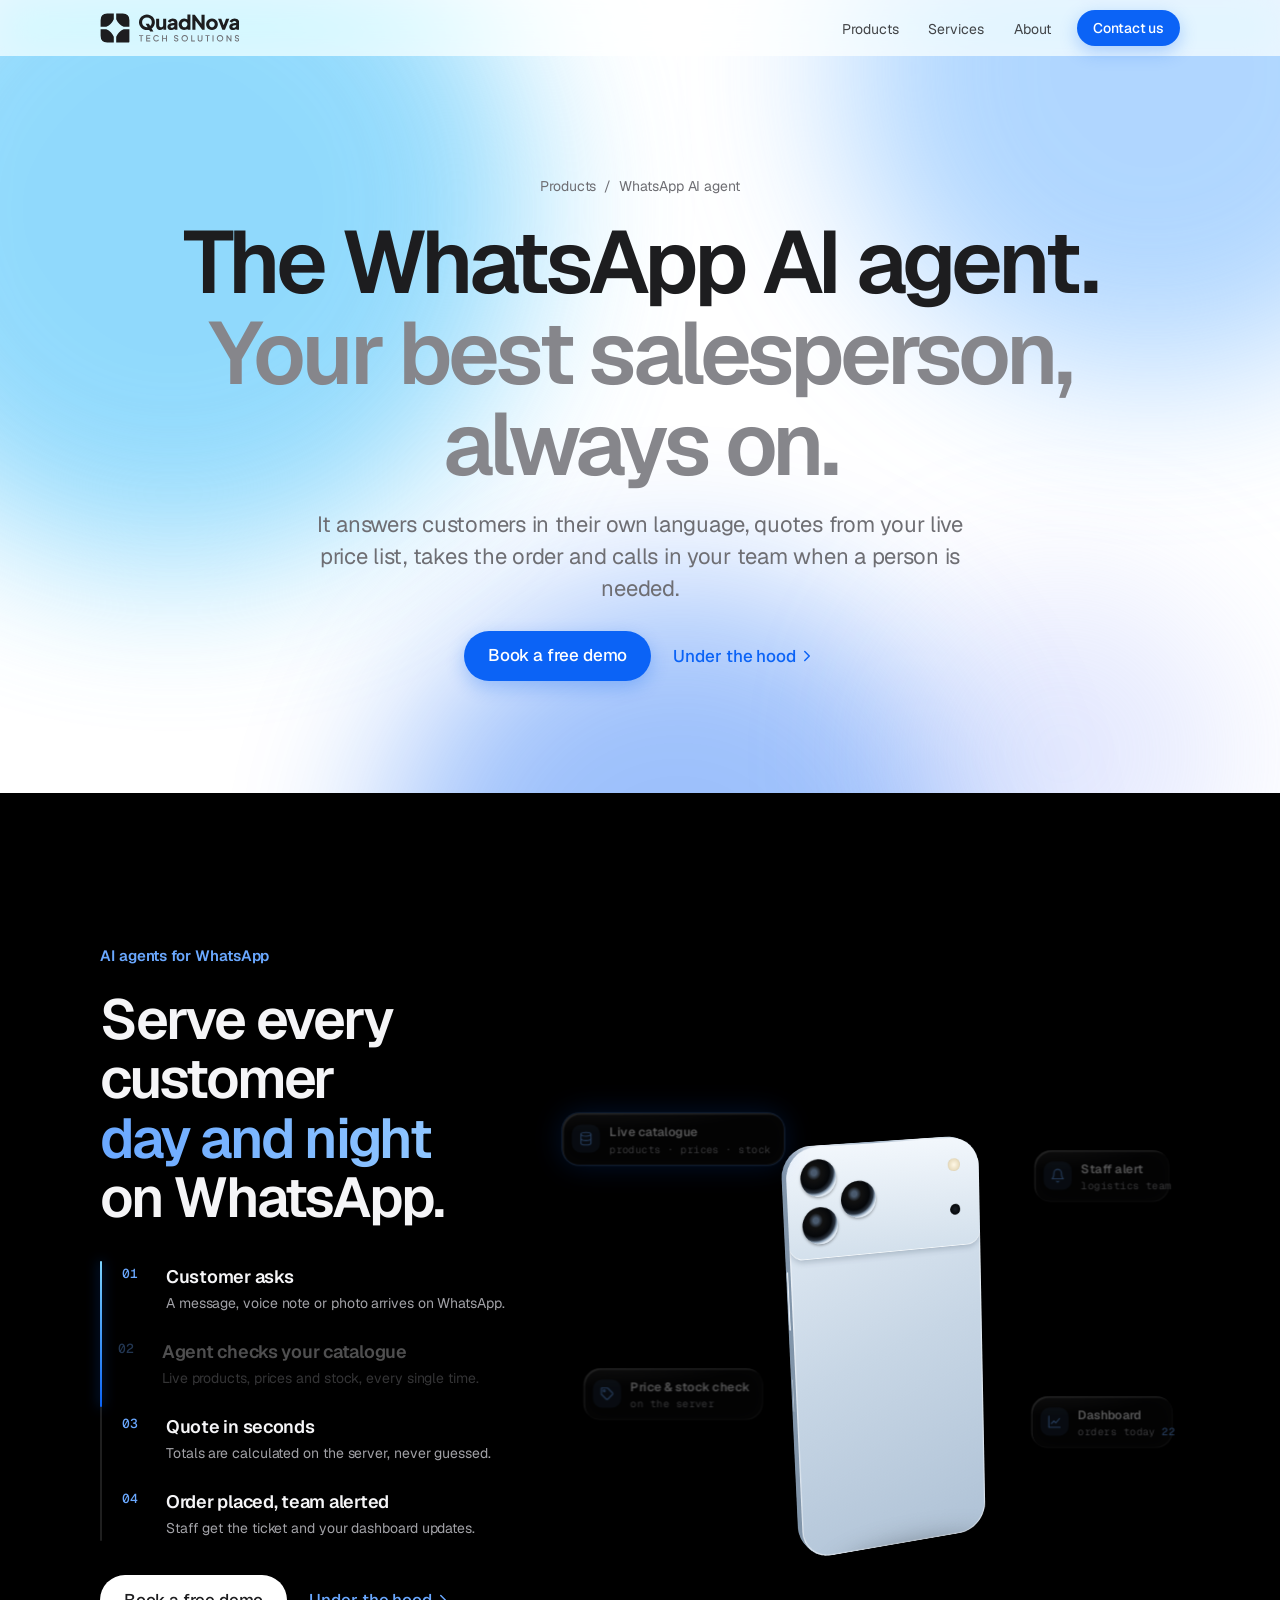
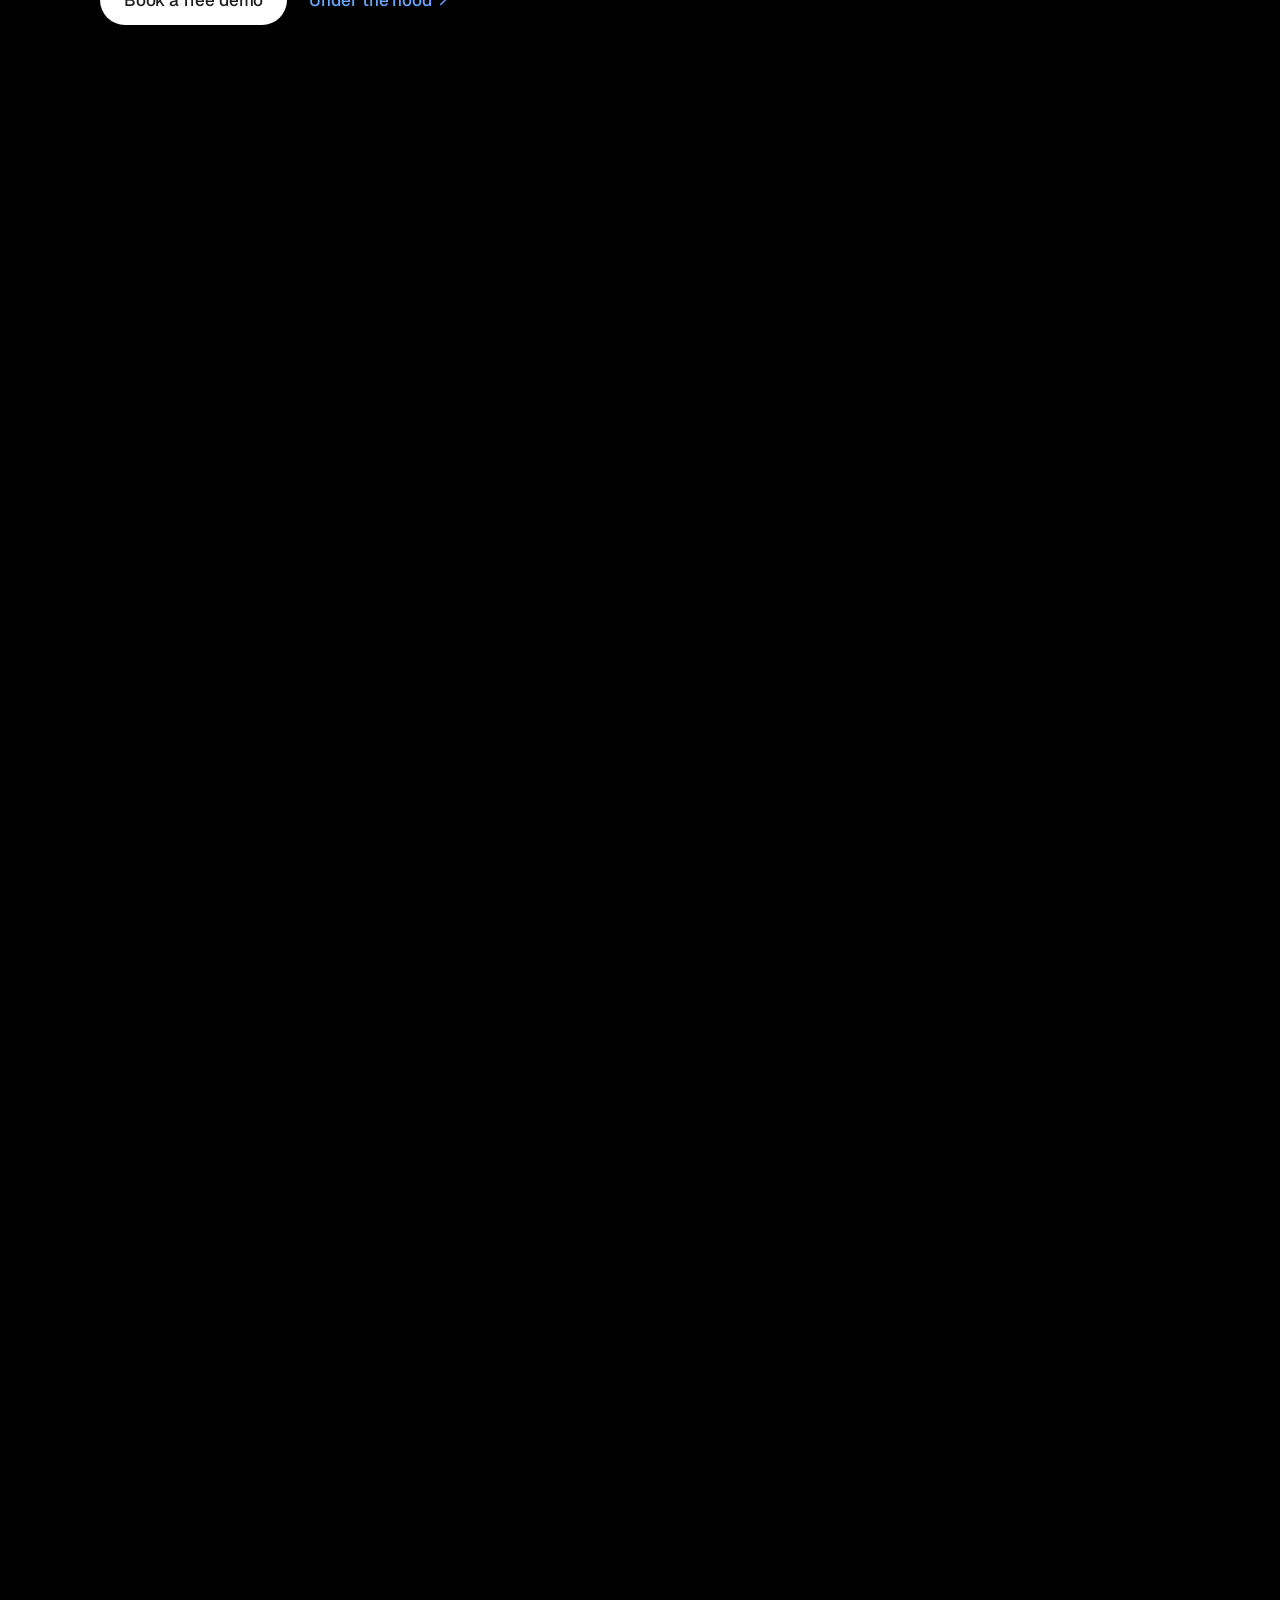
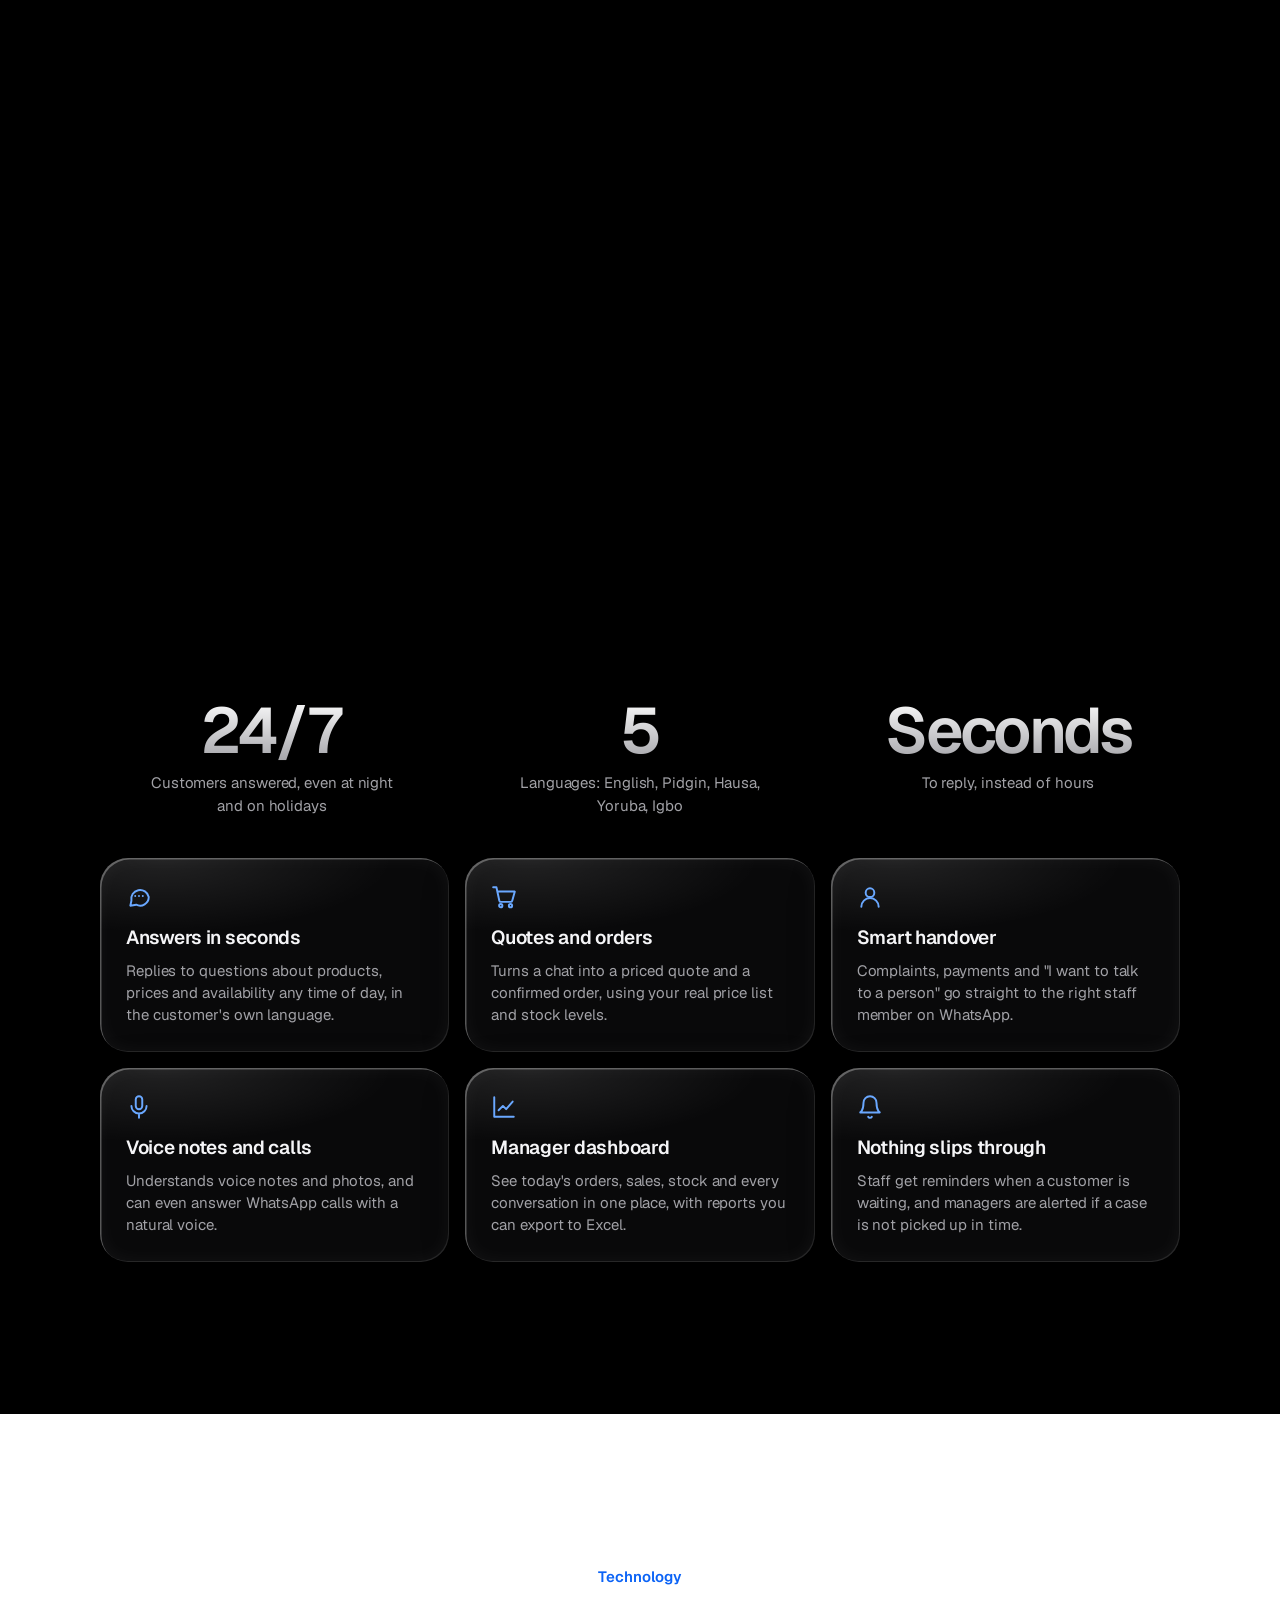
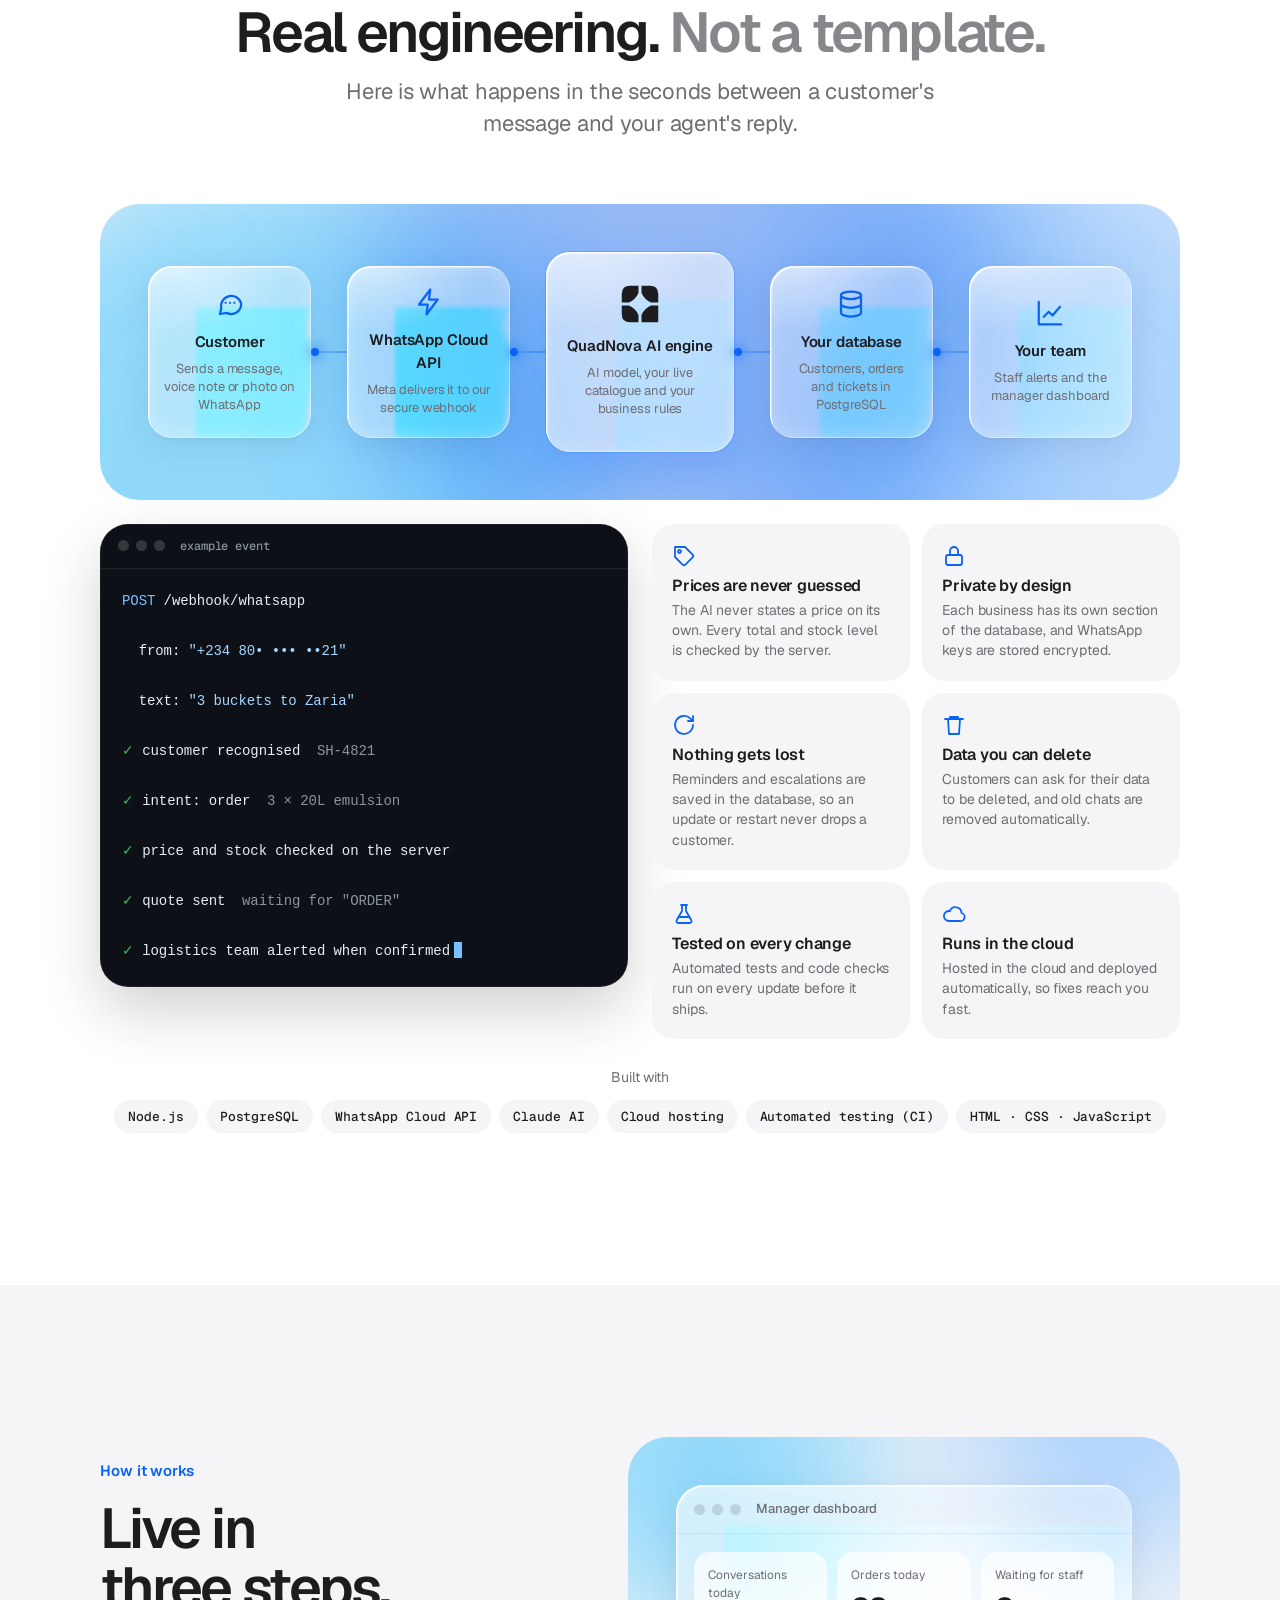
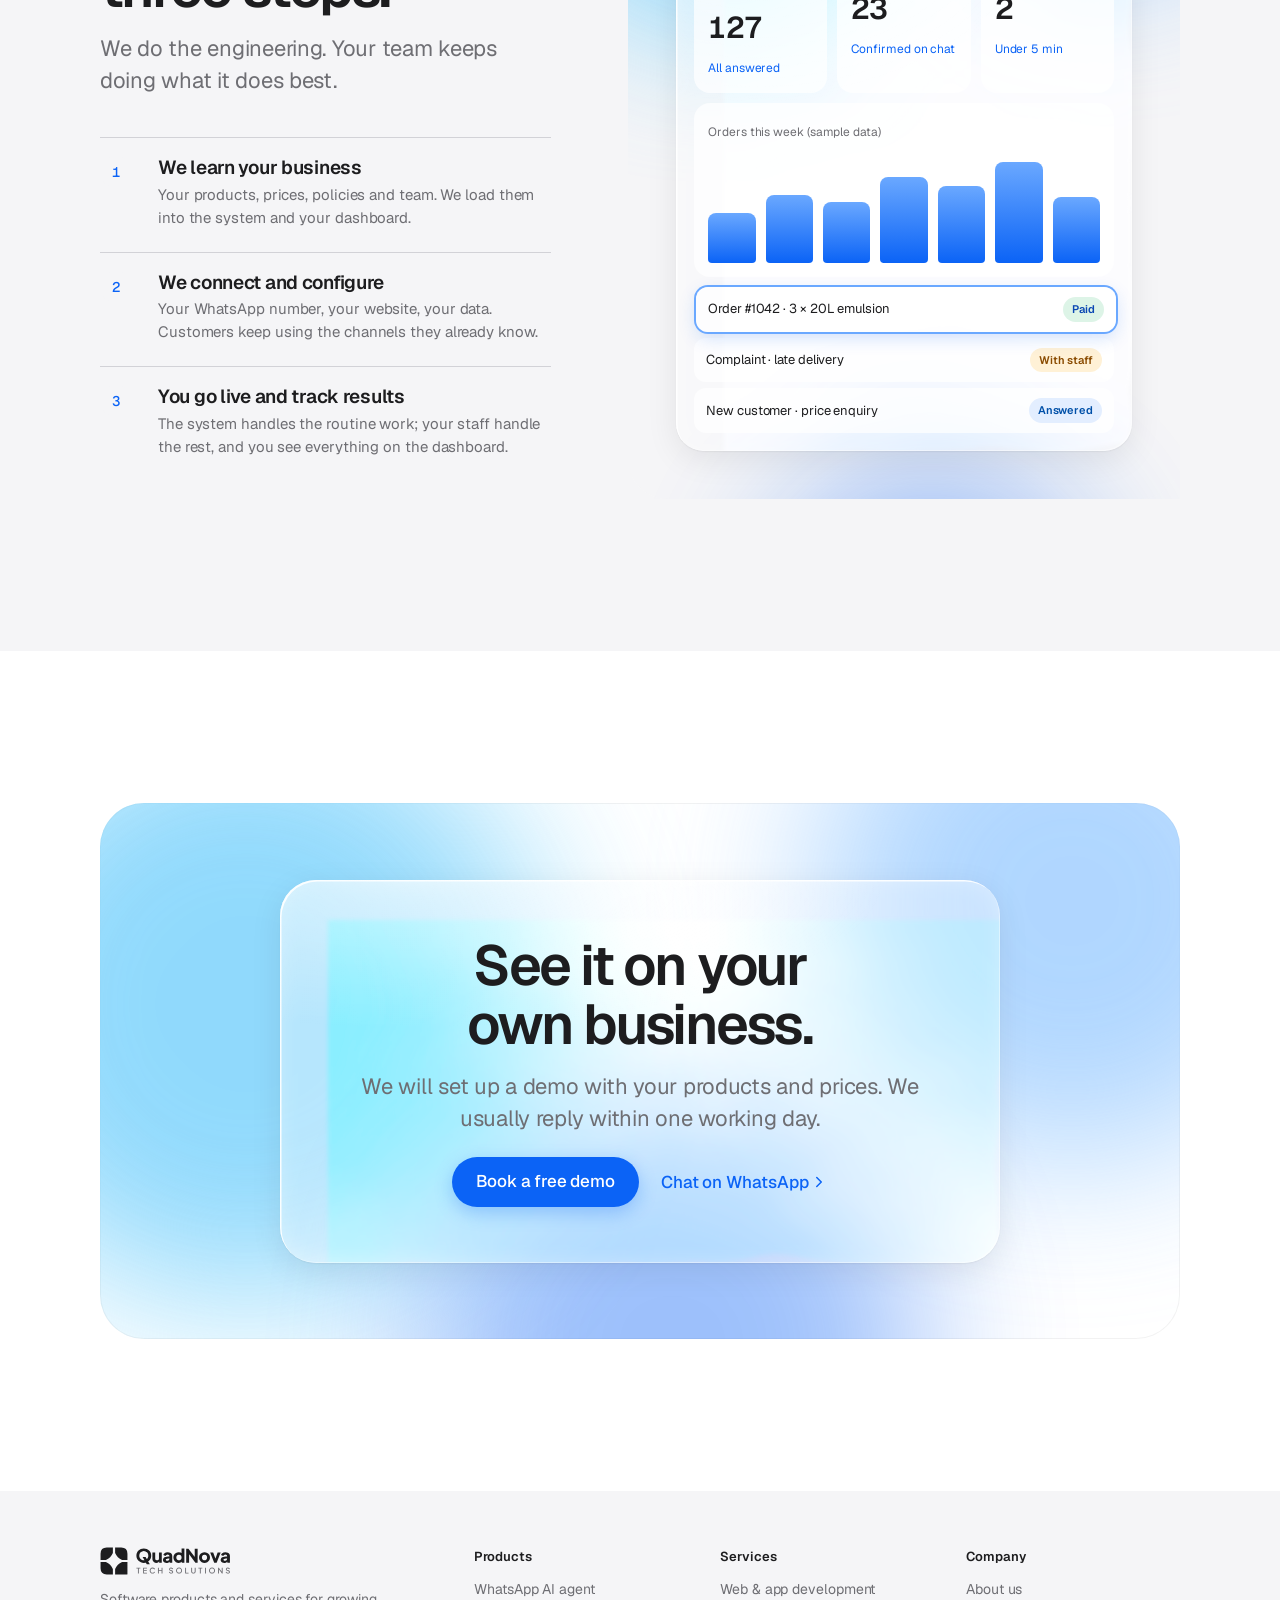
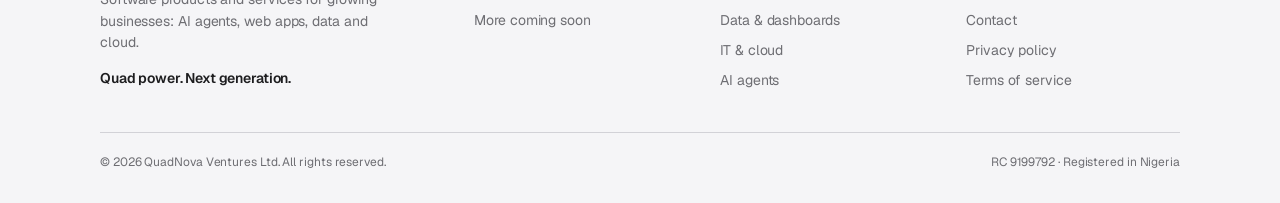
==== products/whatsapp-ai-agent/index.html @ ac71e08d "Turn the site into a multi-product company site The home page now introduces QuadNova as a company w" ====
<!doctype html>
<html lang="en" class="no-js">
<head>
<meta charset="utf-8">
<meta name="viewport" content="width=device-width, initial-scale=1, viewport-fit=cover">
<title>WhatsApp AI agent · QuadNova Tech Solutions</title>
<meta name="description" content="The QuadNova WhatsApp AI agent answers customers in seconds, quotes from your live prices and stock, takes orders and hands over to your staff, day and night.">
<meta property="og:title" content="WhatsApp AI agent">
<meta property="og:description" content="The QuadNova WhatsApp AI agent answers customers in seconds, quotes from your live prices and stock, takes orders and hands over to your staff, day and night.">
<meta property="og:image" content="https://quadnova.space/assets/og-image.png">
<meta property="og:image:width" content="1200">
<meta property="og:image:height" content="630">
<meta name="twitter:card" content="summary_large_image">
<meta name="theme-color" content="#ffffff">
<link rel="canonical" href="https://quadnova.space/products/whatsapp-ai-agent/">
<meta property="og:url" content="https://quadnova.space/products/whatsapp-ai-agent/">
<meta property="og:type" content="website">
<link rel="icon" href="/assets/favicon.svg" type="image/svg+xml">
<link rel="apple-touch-icon" href="/assets/apple-touch-icon.png">
<link rel="preload" href="/assets/fonts/geist-latin-var.woff2" as="font" type="font/woff2" crossorigin>
<link rel="stylesheet" href="/styles.css">
<link rel="stylesheet" href="/product.css">
</head>
<body>
<svg width="0" height="0" style="position:absolute" aria-hidden="true">
  <symbol id="qn-lockup" viewBox="0 0 464.13 100"><path fill="currentColor" d="M2 46L2 24Q2 2 24 2L46 2L46 21.18A48 48 0 0 1 21.18 46ZM98 46L98 24Q98 2 76 2L54 2L54 21.18A48 48 0 0 0 78.82 46ZM2 54L2 76Q2 98 24 98L46 98L46 78.82A48 48 0 0 0 21.18 54ZM98 54L98 96Q98 98 96 98L54 98L54 78.82A48 48 0 0 1 78.82 54Z"/><path fill="currentColor" transform="translate(127.05 55.92) scale(0.67)" d="M43.900000000000006 1.2000000000000002Q35.5 1.2000000000000002 28.3 -1.7000000000000002Q21.1 -4.6000000000000005 15.75 -9.850000000000001Q10.4 -15.100000000000001 7.4 -22.1Q4.4 -29.1 4.4 -37.300000000000004Q4.4 -45.5 7.3500000000000005 -52.5Q10.3 -59.5 15.65 -64.7Q21.0 -69.9 28.2 -72.80000000000001Q35.4 -75.7 43.900000000000006 -75.7Q52.400000000000006 -75.7 59.6 -72.80000000000001Q66.8 -69.9 72.15 -64.7Q77.5 -59.5 80.45 -52.5Q83.4 -45.5 83.4 -37.300000000000004Q83.4 -29.1 80.4 -22.1Q77.4 -15.100000000000001 72.05000000000001 -9.850000000000001Q66.7 -4.6000000000000005 59.5 -1.7000000000000002Q52.300000000000004 1.2000000000000002 43.900000000000006 1.2000000000000002ZM43.900000000000006 -12.8Q49.0 -12.8 53.35 -14.600000000000001Q57.7 -16.400000000000002 61.0 -19.650000000000002Q64.3 -22.900000000000002 66.1 -27.400000000000002Q67.9 -31.900000000000002 67.9 -37.300000000000004Q67.9 -42.7 66.1 -47.150000000000006Q64.3 -51.6 61.0 -54.900000000000006Q57.7 -58.2 53.35 -59.95Q49.0 -61.7 43.900000000000006 -61.7Q38.800000000000004 -61.7 34.45 -59.95Q30.1 -58.2 26.8 -54.900000000000006Q23.5 -51.6 21.700000000000003 -47.150000000000006Q19.900000000000002 -42.7 19.900000000000002 -37.300000000000004Q19.900000000000002 -31.900000000000002 21.700000000000003 -27.400000000000002Q23.5 -22.900000000000002 26.8 -19.650000000000002Q30.1 -16.400000000000002 34.45 -14.600000000000001Q38.800000000000004 -12.8 43.900000000000006 -12.8ZM59.7 9.0 37.5 -29.8H53.5L76.0 9.0ZM110.4 1.2000000000000002Q103.80000000000001 1.2000000000000002 99.15 -1.65Q94.50000000000001 -4.5 92.10000000000002 -9.600000000000001Q89.70000000000002 -14.700000000000001 89.70000000000002 -21.5V-54.6H104.70000000000002V-22.700000000000003Q104.70000000000002 -19.6 105.95000000000002 -17.25Q107.20000000000002 -14.9 109.50000000000001 -13.600000000000001Q111.80000000000001 -12.3 114.70000000000002 -12.3Q117.70000000000002 -12.3 119.95000000000002 -13.600000000000001Q122.20000000000002 -14.9 123.45000000000002 -17.25Q124.70000000000002 -19.6 124.70000000000002 -22.700000000000003V-54.6H139.70000000000002V0.0H125.70000000000002V-10.8L126.50000000000001 -8.4Q124.60000000000002 -3.5 120.35000000000002 -1.15Q116.10000000000001 1.2000000000000002 110.4 1.2000000000000002ZM165.10000000000002 1.2000000000000002Q159.20000000000002 1.2000000000000002 154.90000000000003 -0.7Q150.60000000000002 -2.6 148.3 -6.15Q146.00000000000003 -9.700000000000001 146.00000000000003 -14.600000000000001Q146.00000000000003 -19.200000000000003 148.10000000000002 -22.75Q150.20000000000002 -26.3 154.55 -28.700000000000003Q158.9 -31.1 165.40000000000003 -32.1L182.10000000000002 -34.800000000000004V-23.8L168.10000000000002 -21.3Q164.90000000000003 -20.700000000000003 163.20000000000005 -19.25Q161.50000000000003 -17.8 161.50000000000003 -15.100000000000001Q161.50000000000003 -12.600000000000001 163.40000000000003 -11.200000000000001Q165.3 -9.8 168.10000000000002 -9.8Q171.8 -9.8 174.60000000000002 -11.4Q177.40000000000003 -13.0 178.95000000000005 -15.75Q180.50000000000003 -18.5 180.50000000000003 -21.8V-36.0Q180.50000000000003 -39.1 178.05 -41.2Q175.60000000000002 -43.300000000000004 171.40000000000003 -43.300000000000004Q167.40000000000003 -43.300000000000004 164.35000000000002 -41.10000000000001Q161.3 -38.900000000000006 159.9 -35.300000000000004L147.9 -41.0Q149.50000000000003 -45.6 153.00000000000003 -48.900000000000006Q156.50000000000003 -52.2 161.40000000000003 -54.0Q166.3 -55.800000000000004 172.10000000000002 -55.800000000000004Q179.00000000000003 -55.800000000000004 184.3 -53.300000000000004Q189.60000000000002 -50.800000000000004 192.55 -46.35000000000001Q195.50000000000003 -41.900000000000006 195.50000000000003 -36.0V0.0H181.50000000000003V-8.8L184.90000000000003 -9.4Q182.50000000000003 -5.800000000000001 179.60000000000002 -3.45Q176.70000000000002 -1.1 173.10000000000002 0.050000000000000044Q169.50000000000003 1.2000000000000002 165.10000000000002 1.2000000000000002ZM229.7 1.2000000000000002Q221.7 1.2000000000000002 215.39999999999998 -2.6Q209.1 -6.4 205.45 -12.900000000000002Q201.8 -19.400000000000002 201.8 -27.3Q201.8 -35.300000000000004 205.5 -41.75Q209.2 -48.2 215.5 -52.0Q221.8 -55.800000000000004 229.6 -55.800000000000004Q235.6 -55.800000000000004 240.25 -53.550000000000004Q244.9 -51.300000000000004 247.6 -47.2L245.3 -44.2V-75.7H260.3V0.0H246.3V-10.0L247.7 -6.9Q244.9 -2.9000000000000004 240.10000000000002 -0.8500000000000001Q235.3 1.2000000000000002 229.7 1.2000000000000002ZM231.5 -12.3Q235.6 -12.3 238.7 -14.200000000000001Q241.8 -16.1 243.55 -19.5Q245.3 -22.900000000000002 245.3 -27.3Q245.3 -31.700000000000003 243.55 -35.1Q241.8 -38.5 238.7 -40.400000000000006Q235.6 -42.300000000000004 231.5 -42.300000000000004Q227.4 -42.300000000000004 224.15 -40.35000000000001Q220.9 -38.400000000000006 219.10000000000002 -35.050000000000004Q217.3 -31.700000000000003 217.3 -27.3Q217.3 -22.900000000000002 219.10000000000002 -19.5Q220.9 -16.1 224.15 -14.200000000000001Q227.4 -12.3 231.5 -12.3ZM269.90000000000003 0.0V-74.5H281.8L321.8 -21.8L315.40000000000003 -20.3V-74.5H330.90000000000003V0.0H318.90000000000003L279.6 -53.1L285.40000000000003 -54.6V0.0ZM367.6 1.2000000000000002Q359.5 1.2000000000000002 352.85 -2.5Q346.2 -6.2 342.25 -12.65Q338.3 -19.1 338.3 -27.3Q338.3 -35.6 342.25 -42.0Q346.2 -48.400000000000006 352.85 -52.10000000000001Q359.5 -55.800000000000004 367.6 -55.800000000000004Q375.7 -55.800000000000004 382.29999999999995 -52.10000000000001Q388.9 -48.400000000000006 392.85 -42.0Q396.8 -35.6 396.8 -27.3Q396.8 -19.1 392.85 -12.65Q388.9 -6.2 382.29999999999995 -2.5Q375.7 1.2000000000000002 367.6 1.2000000000000002ZM367.6 -12.3Q371.7 -12.3 374.75 -14.200000000000001Q377.8 -16.1 379.55 -19.5Q381.3 -22.900000000000002 381.3 -27.3Q381.3 -31.700000000000003 379.55 -35.050000000000004Q377.8 -38.400000000000006 374.75 -40.35000000000001Q371.7 -42.300000000000004 367.6 -42.300000000000004Q363.5 -42.300000000000004 360.4 -40.35000000000001Q357.3 -38.400000000000006 355.55 -35.050000000000004Q353.8 -31.700000000000003 353.8 -27.3Q353.8 -22.900000000000002 355.55 -19.5Q357.3 -16.1 360.4 -14.200000000000001Q363.5 -12.3 367.6 -12.3ZM419.20000000000005 0.0 397.70000000000005 -54.6H413.90000000000003L428.8 -13.3H422.6L437.5 -54.6H453.70000000000005L432.20000000000005 0.0ZM472.7 1.2000000000000002Q466.8 1.2000000000000002 462.5 -0.7Q458.2 -2.6 455.9 -6.15Q453.6 -9.700000000000001 453.6 -14.600000000000001Q453.6 -19.200000000000003 455.70000000000005 -22.75Q457.8 -26.3 462.15 -28.700000000000003Q466.5 -31.1 473.0 -32.1L489.70000000000005 -34.800000000000004V-23.8L475.7 -21.3Q472.5 -20.700000000000003 470.8 -19.25Q469.1 -17.8 469.1 -15.100000000000001Q469.1 -12.600000000000001 471.0 -11.200000000000001Q472.90000000000003 -9.8 475.7 -9.8Q479.40000000000003 -9.8 482.20000000000005 -11.4Q485.0 -13.0 486.55 -15.75Q488.1 -18.5 488.1 -21.8V-36.0Q488.1 -39.1 485.65 -41.2Q483.2 -43.300000000000004 479.0 -43.300000000000004Q475.0 -43.300000000000004 471.95000000000005 -41.10000000000001Q468.90000000000003 -38.900000000000006 467.5 -35.300000000000004L455.5 -41.0Q457.1 -45.6 460.6 -48.900000000000006Q464.1 -52.2 469.0 -54.0Q473.90000000000003 -55.800000000000004 479.7 -55.800000000000004Q486.6 -55.800000000000004 491.90000000000003 -53.300000000000004Q497.20000000000005 -50.800000000000004 500.15000000000003 -46.35000000000001Q503.1 -41.900000000000006 503.1 -36.0V0.0H489.1V-8.8L492.5 -9.4Q490.1 -5.800000000000001 487.20000000000005 -3.45Q484.3 -1.1 480.70000000000005 0.050000000000000044Q477.1 1.2000000000000002 472.7 1.2000000000000002Z"/><path style="fill:var(--fg-2, #6E6E73)" transform="translate(129.69 94.73) scale(0.27945)" d="M20.85 0.0V-64.0H1.1V-74.5H52.1V-64.0H32.6V0.0ZM86.9 0.0V-74.5H135.95V-64.0H98.65V-42.6H133.95V-32.1H98.65V-10.5H135.95V0.0ZM207.70000000000002 1.2000000000000002Q199.75 1.2000000000000002 193.025 -1.6749999999999998Q186.3 -4.55 181.32500000000002 -9.725Q176.35000000000002 -14.9 173.57500000000002 -21.900000000000002Q170.8 -28.900000000000002 170.8 -37.25Q170.8 -45.6 173.55 -52.625Q176.3 -59.650000000000006 181.275 -64.825Q186.25 -70.0 192.97500000000002 -72.85Q199.70000000000002 -75.7 207.70000000000002 -75.7Q215.55 -75.7 221.8 -73.0Q228.05 -70.3 232.375 -65.925Q236.70000000000002 -61.550000000000004 238.55 -56.45L227.95000000000002 -51.5Q225.60000000000002 -57.45 220.35000000000002 -61.2Q215.10000000000002 -64.95 207.70000000000002 -64.95Q200.3 -64.95 194.60000000000002 -61.45Q188.9 -57.95 185.72500000000002 -51.75Q182.55 -45.550000000000004 182.55 -37.25Q182.55 -29.0 185.72500000000002 -22.75Q188.9 -16.5 194.60000000000002 -13.025Q200.3 -9.55 207.70000000000002 -9.55Q215.10000000000002 -9.55 220.35000000000002 -13.275Q225.60000000000002 -17.0 227.95000000000002 -22.950000000000003L238.55 -18.0Q236.70000000000002 -12.950000000000001 232.375 -8.575000000000001Q228.05 -4.2 221.8 -1.5Q215.55 1.2000000000000002 207.70000000000002 1.2000000000000002ZM276.7 0.0V-74.5H288.45V-41.650000000000006H322.95V-74.5H334.7V0.0H322.95V-31.150000000000002H288.45V0.0ZM445.70000000000005 1.2000000000000002Q438.65000000000003 1.2000000000000002 432.67500000000007 -1.4249999999999998Q426.70000000000005 -4.05 422.475 -8.675Q418.25000000000006 -13.3 416.3 -19.25L426.25000000000006 -23.450000000000003Q428.95000000000005 -16.6 434.17500000000007 -12.875Q439.40000000000003 -9.15 446.20000000000005 -9.15Q450.20000000000005 -9.15 453.17500000000007 -10.425Q456.15000000000003 -11.700000000000001 457.80000000000007 -13.975000000000001Q459.45000000000005 -16.25 459.45000000000005 -19.3Q459.45000000000005 -23.35 457.15000000000003 -25.775000000000002Q454.85 -28.200000000000003 450.35 -29.55L436.35 -33.95Q427.95000000000005 -36.550000000000004 423.57500000000005 -41.925000000000004Q419.20000000000005 -47.300000000000004 419.20000000000005 -54.5Q419.20000000000005 -60.75 422.27500000000003 -65.525Q425.35 -70.3 430.80000000000007 -73.0Q436.25000000000006 -75.7 443.25000000000006 -75.7Q449.95000000000005 -75.7 455.475 -73.325Q461.00000000000006 -70.95 464.92500000000007 -66.85Q468.85 -62.75 470.70000000000005 -57.35L460.90000000000003 -53.1Q458.65000000000003 -59.0 454.02500000000003 -62.175000000000004Q449.40000000000003 -65.35000000000001 443.3 -65.35000000000001Q439.6 -65.35000000000001 436.77500000000003 -64.10000000000001Q433.95000000000005 -62.85 432.40000000000003 -60.525000000000006Q430.85 -58.2 430.85 -55.1Q430.85 -51.5 433.15000000000003 -48.7Q435.45000000000005 -45.900000000000006 440.15000000000003 -44.45L453.20000000000005 -40.400000000000006Q462.1 -37.65 466.57500000000005 -32.6Q471.05000000000007 -27.55 471.05000000000007 -20.1Q471.05000000000007 -13.850000000000001 467.82500000000005 -9.05Q464.6 -4.25 458.90000000000003 -1.525Q453.20000000000005 1.2000000000000002 445.70000000000005 1.2000000000000002ZM546.5 1.2000000000000002Q538.4 1.2000000000000002 531.425 -1.6749999999999998Q524.45 -4.55 519.225 -9.75Q514.0 -14.950000000000001 511.05 -21.975Q508.1 -29.0 508.1 -37.300000000000004Q508.1 -45.6 511.02500000000003 -52.625Q513.95 -59.650000000000006 519.175 -64.825Q524.4 -70.0 531.375 -72.85Q538.35 -75.7 546.5 -75.7Q554.65 -75.7 561.625 -72.825Q568.6 -69.95 573.825 -64.775Q579.0500000000001 -59.6 581.9750000000001 -52.6Q584.9000000000001 -45.6 584.9000000000001 -37.300000000000004Q584.9000000000001 -29.0 581.95 -21.975Q579.0 -14.950000000000001 573.7750000000001 -9.75Q568.5500000000001 -4.55 561.575 -1.6749999999999998Q554.6 1.2000000000000002 546.5 1.2000000000000002ZM546.5 -9.55Q552.3000000000001 -9.55 557.1500000000001 -11.65Q562.0 -13.75 565.6 -17.525Q569.2 -21.3 571.175 -26.35Q573.15 -31.400000000000002 573.15 -37.300000000000004Q573.15 -43.150000000000006 571.175 -48.175000000000004Q569.2 -53.2 565.6 -57.0Q562.0 -60.800000000000004 557.1500000000001 -62.875Q552.3000000000001 -64.95 546.5 -64.95Q540.7 -64.95 535.85 -62.875Q531.0 -60.800000000000004 527.4000000000001 -57.0Q523.8000000000001 -53.2 521.825 -48.175000000000004Q519.85 -43.150000000000006 519.85 -37.300000000000004Q519.85 -31.400000000000002 521.825 -26.35Q523.8000000000001 -21.3 527.4000000000001 -17.525Q531.0 -13.75 535.875 -11.65Q540.75 -9.55 546.5 -9.55ZM624.1000000000001 0.0V-74.5H635.8500000000001V-10.5H668.1000000000001V0.0ZM729.9000000000001 1.2000000000000002Q721.5500000000001 1.2000000000000002 715.1000000000001 -2.3000000000000003Q708.6500000000001 -5.800000000000001 705.0250000000001 -11.9Q701.4000000000001 -18.0 701.4000000000001 -25.8V-74.5H713.1500000000001V-26.3Q713.1500000000001 -21.400000000000002 715.3000000000001 -17.6Q717.45 -13.8 721.2250000000001 -11.675Q725.0000000000001 -9.55 729.9000000000001 -9.55Q734.85 -9.55 738.6 -11.675Q742.35 -13.8 744.5 -17.6Q746.6500000000001 -21.400000000000002 746.6500000000001 -26.3V-74.5H758.4000000000001V-25.8Q758.4000000000001 -18.0 754.7750000000001 -11.9Q751.1500000000001 -5.800000000000001 744.7250000000001 -2.3000000000000003Q738.3000000000001 1.2000000000000002 729.9000000000001 1.2000000000000002ZM812.35 0.0V-64.0H792.6V-74.5H843.6V-64.0H824.1V0.0ZM878.4000000000001 0.0V-74.5H890.1500000000001V0.0ZM967.8000000000001 1.2000000000000002Q959.7 1.2000000000000002 952.7250000000001 -1.6749999999999998Q945.7500000000001 -4.55 940.5250000000001 -9.75Q935.3000000000001 -14.950000000000001 932.3500000000001 -21.975Q929.4000000000001 -29.0 929.4000000000001 -37.300000000000004Q929.4000000000001 -45.6 932.325 -52.625Q935.2500000000001 -59.650000000000006 940.4750000000001 -64.825Q945.7 -70.0 952.6750000000001 -72.85Q959.6500000000001 -75.7 967.8000000000001 -75.7Q975.95 -75.7 982.9250000000001 -72.825Q989.9000000000001 -69.95 995.1250000000001 -64.775Q1000.3500000000001 -59.6 1003.2750000000001 -52.6Q1006.2 -45.6 1006.2 -37.300000000000004Q1006.2 -29.0 1003.25 -21.975Q1000.3000000000001 -14.950000000000001 995.075 -9.75Q989.8500000000001 -4.55 982.8750000000001 -1.6749999999999998Q975.9000000000001 1.2000000000000002 967.8000000000001 1.2000000000000002ZM967.8000000000001 -9.55Q973.6000000000001 -9.55 978.45 -11.65Q983.3000000000001 -13.75 986.9000000000001 -17.525Q990.5000000000001 -21.3 992.4750000000001 -26.35Q994.45 -31.400000000000002 994.45 -37.300000000000004Q994.45 -43.150000000000006 992.4750000000001 -48.175000000000004Q990.5000000000001 -53.2 986.9000000000001 -57.0Q983.3000000000001 -60.800000000000004 978.45 -62.875Q973.6000000000001 -64.95 967.8000000000001 -64.95Q962.0000000000001 -64.95 957.1500000000001 -62.875Q952.3000000000001 -60.800000000000004 948.7 -57.0Q945.1000000000001 -53.2 943.1250000000001 -48.175000000000004Q941.1500000000001 -43.150000000000006 941.1500000000001 -37.300000000000004Q941.1500000000001 -31.400000000000002 943.1250000000001 -26.35Q945.1000000000001 -21.3 948.7 -17.525Q952.3000000000001 -13.75 957.1750000000001 -11.65Q962.0500000000001 -9.55 967.8000000000001 -9.55ZM1045.4 0.0V-74.5H1054.8500000000001L1096.7 -16.8L1092.15 -16.05V-74.5H1103.9V0.0H1094.4L1052.9 -58.1L1057.15 -58.85V0.0ZM1171.4 1.2000000000000002Q1164.3500000000001 1.2000000000000002 1158.375 -1.4249999999999998Q1152.4 -4.05 1148.1750000000002 -8.675Q1143.95 -13.3 1142.0000000000002 -19.25L1151.95 -23.450000000000003Q1154.65 -16.6 1159.875 -12.875Q1165.1000000000001 -9.15 1171.9 -9.15Q1175.9 -9.15 1178.875 -10.425Q1181.8500000000001 -11.700000000000001 1183.5 -13.975000000000001Q1185.15 -16.25 1185.15 -19.3Q1185.15 -23.35 1182.8500000000001 -25.775000000000002Q1180.5500000000002 -28.200000000000003 1176.0500000000002 -29.55L1162.0500000000002 -33.95Q1153.65 -36.550000000000004 1149.275 -41.925000000000004Q1144.9 -47.300000000000004 1144.9 -54.5Q1144.9 -60.75 1147.9750000000001 -65.525Q1151.0500000000002 -70.3 1156.5 -73.0Q1161.95 -75.7 1168.95 -75.7Q1175.65 -75.7 1181.1750000000002 -73.325Q1186.7 -70.95 1190.625 -66.85Q1194.5500000000002 -62.75 1196.4 -57.35L1186.6000000000001 -53.1Q1184.3500000000001 -59.0 1179.7250000000001 -62.175000000000004Q1175.1000000000001 -65.35000000000001 1169.0000000000002 -65.35000000000001Q1165.3000000000002 -65.35000000000001 1162.4750000000001 -64.10000000000001Q1159.65 -62.85 1158.1000000000001 -60.525000000000006Q1156.5500000000002 -58.2 1156.5500000000002 -55.1Q1156.5500000000002 -51.5 1158.8500000000001 -48.7Q1161.15 -45.900000000000006 1165.8500000000001 -44.45L1178.9 -40.400000000000006Q1187.8000000000002 -37.65 1192.275 -32.6Q1196.7500000000002 -27.55 1196.7500000000002 -20.1Q1196.7500000000002 -13.850000000000001 1193.525 -9.05Q1190.3000000000002 -4.25 1184.6000000000001 -1.525Q1178.9 1.2000000000000002 1171.4 1.2000000000000002Z"/></symbol>
  <symbol id="qn-mark" viewBox="0 0 100 100"><path fill="currentColor" d="M2 46L2 24Q2 2 24 2L46 2L46 21.18A48 48 0 0 1 21.18 46ZM98 46L98 24Q98 2 76 2L54 2L54 21.18A48 48 0 0 0 78.82 46ZM2 54L2 76Q2 98 24 98L46 98L46 78.82A48 48 0 0 0 21.18 54ZM98 54L98 96Q98 98 96 98L54 98L54 78.82A48 48 0 0 1 78.82 54Z"/></symbol>
  <symbol id="qn-quarters" viewBox="0 0 100 100"><path style="fill:var(--q0, currentColor);fill-opacity:var(--o0, .12)" d="M2 46L2 24Q2 2 24 2L46 2L46 21.18A48 48 0 0 1 21.18 46Z"/><path style="fill:var(--q1, currentColor);fill-opacity:var(--o1, .12)" d="M98 46L98 24Q98 2 76 2L54 2L54 21.18A48 48 0 0 0 78.82 46Z"/><path style="fill:var(--q2, currentColor);fill-opacity:var(--o2, .12)" d="M2 54L2 76Q2 98 24 98L46 98L46 78.82A48 48 0 0 0 21.18 54Z"/><path style="fill:var(--q3, currentColor);fill-opacity:var(--o3, .12)" d="M98 54L98 96Q98 98 96 98L54 98L54 78.82A48 48 0 0 1 78.82 54Z"/></symbol>
</svg>
<svg width="0" height="0" style="position:absolute" aria-hidden="true">
  <!-- Liquid glass refraction (Chromium applies it through backdrop-filter; other browsers show clear glass) -->
  <filter id="qn-liquid" x="0" y="0" width="100%" height="100%"><feTurbulence type="fractalNoise" baseFrequency="0.008 0.012" numOctaves="2" seed="7" result="n"/><feGaussianBlur in="n" stdDeviation="2" result="nb"/><feDisplacementMap in="SourceGraphic" in2="nb" scale="38" xChannelSelector="R" yChannelSelector="G"/></filter>
  <symbol id="i-chev" viewBox="0 0 24 24" fill="none" stroke="currentColor" stroke-width="2" stroke-linecap="round" stroke-linejoin="round"><path d="m9 6 6 6-6 6"/></symbol>
  <symbol id="i-check" viewBox="0 0 24 24" fill="none" stroke="currentColor" stroke-width="1.8" stroke-linecap="round" stroke-linejoin="round"><circle cx="12" cy="12" r="10"/><path d="m8 12 3 3 5-6"/></symbol>
  <symbol id="i-chat" viewBox="0 0 24 24" fill="none" stroke="currentColor" stroke-width="1.8" stroke-linecap="round" stroke-linejoin="round"><path d="M21 12a8 8 0 0 1-11.6 7.1L4 20l1-4.6A8 8 0 1 1 21 12Z"/><path d="M8.5 11h.01M12 11h.01M15.5 11h.01"/></symbol>
  <symbol id="i-cart" viewBox="0 0 24 24" fill="none" stroke="currentColor" stroke-width="1.8" stroke-linecap="round" stroke-linejoin="round"><circle cx="9" cy="20" r="1.5"/><circle cx="18" cy="20" r="1.5"/><path d="M2 3h3l2.7 12.4a1.5 1.5 0 0 0 1.5 1.1h8.9a1.5 1.5 0 0 0 1.5-1.1L22 7H6"/></symbol>
  <symbol id="i-user" viewBox="0 0 24 24" fill="none" stroke="currentColor" stroke-width="1.8" stroke-linecap="round" stroke-linejoin="round"><circle cx="12" cy="8" r="4"/><path d="M4 21a8 8 0 0 1 16 0"/></symbol>
  <symbol id="i-mic" viewBox="0 0 24 24" fill="none" stroke="currentColor" stroke-width="1.8" stroke-linecap="round" stroke-linejoin="round"><rect x="9" y="2" width="6" height="12" rx="3"/><path d="M5 11a7 7 0 0 0 14 0M12 18v4"/></symbol>
  <symbol id="i-chart" viewBox="0 0 24 24" fill="none" stroke="currentColor" stroke-width="1.8" stroke-linecap="round" stroke-linejoin="round"><path d="M3 3v18h18"/><path d="M7 15l4-4 3 3 6-7"/></symbol>
  <symbol id="i-bell" viewBox="0 0 24 24" fill="none" stroke="currentColor" stroke-width="1.8" stroke-linecap="round" stroke-linejoin="round"><path d="M6 8a6 6 0 1 1 12 0c0 7 3 9 3 9H3s3-2 3-9"/><path d="M10.3 21a1.9 1.9 0 0 0 3.4 0"/></symbol>
  <symbol id="i-bolt" viewBox="0 0 24 24" fill="none" stroke="currentColor" stroke-width="1.8" stroke-linecap="round" stroke-linejoin="round"><path d="M13 2 4 14h7l-1 8 9-12h-7Z"/></symbol>
  <symbol id="i-db" viewBox="0 0 24 24" fill="none" stroke="currentColor" stroke-width="1.8" stroke-linecap="round" stroke-linejoin="round"><ellipse cx="12" cy="5" rx="8" ry="3"/><path d="M4 5v14c0 1.7 3.6 3 8 3s8-1.3 8-3V5"/><path d="M4 12c0 1.7 3.6 3 8 3s8-1.3 8-3"/></symbol>
  <symbol id="i-lock" viewBox="0 0 24 24" fill="none" stroke="currentColor" stroke-width="1.8" stroke-linecap="round" stroke-linejoin="round"><rect x="4" y="11" width="16" height="10" rx="2"/><path d="M8 11V7a4 4 0 0 1 8 0v4"/></symbol>
  <symbol id="i-tag" viewBox="0 0 24 24" fill="none" stroke="currentColor" stroke-width="1.8" stroke-linecap="round" stroke-linejoin="round"><path d="M20.6 13.4 13.4 20.6a2 2 0 0 1-2.8 0L3 13V3h10l7.6 7.6a2 2 0 0 1 0 2.8Z"/><circle cx="7.5" cy="7.5" r="1.5"/></symbol>
  <symbol id="i-refresh" viewBox="0 0 24 24" fill="none" stroke="currentColor" stroke-width="1.8" stroke-linecap="round" stroke-linejoin="round"><path d="M21 12a9 9 0 1 1-2.6-6.4L21 8"/><path d="M21 3v5h-5"/></symbol>
  <symbol id="i-trash" viewBox="0 0 24 24" fill="none" stroke="currentColor" stroke-width="1.8" stroke-linecap="round" stroke-linejoin="round"><path d="M3 6h18M8 6V4h8v2M6 6l1 15h10l1-15"/></symbol>
  <symbol id="i-test" viewBox="0 0 24 24" fill="none" stroke="currentColor" stroke-width="1.8" stroke-linecap="round" stroke-linejoin="round"><path d="M9 3h6M10 3v6L4.5 18.5A2 2 0 0 0 6.2 21h11.6a2 2 0 0 0 1.7-2.5L14 9V3"/><path d="M7 15h10"/></symbol>
  <symbol id="i-cloud" viewBox="0 0 24 24" fill="none" stroke="currentColor" stroke-width="1.8" stroke-linecap="round" stroke-linejoin="round"><path d="M17.5 19H7a5 5 0 1 1 .9-9.9A6 6 0 0 1 19.5 11 4 4 0 0 1 17.5 19Z"/></symbol>
  <symbol id="i-shield" viewBox="0 0 24 24" fill="none" stroke="currentColor" stroke-width="1.8" stroke-linecap="round" stroke-linejoin="round"><path d="M12 22s8-4 8-10V5l-8-3-8 3v7c0 6 8 10 8 10Z"/><path d="m9 12 2 2 4-4"/></symbol>
  <symbol id="i-pen" viewBox="0 0 24 24" fill="none" stroke="currentColor" stroke-width="1.8" stroke-linecap="round" stroke-linejoin="round"><path d="M12 20h9"/><path d="M16.5 3.5a2.1 2.1 0 0 1 3 3L7 19l-4 1 1-4Z"/></symbol>
  <symbol id="i-globe" viewBox="0 0 24 24" fill="none" stroke="currentColor" stroke-width="1.8" stroke-linecap="round" stroke-linejoin="round"><circle cx="12" cy="12" r="10"/><path d="M2 12h20M12 2a15 15 0 0 1 0 20M12 2a15 15 0 0 0 0 20"/></symbol>
  <symbol id="i-target" viewBox="0 0 24 24" fill="none" stroke="currentColor" stroke-width="1.8" stroke-linecap="round" stroke-linejoin="round"><circle cx="12" cy="12" r="10"/><circle cx="12" cy="12" r="6"/><circle cx="12" cy="12" r="2"/></symbol>
  <symbol id="i-pin" viewBox="0 0 24 24" fill="none" stroke="currentColor" stroke-width="1.8" stroke-linecap="round" stroke-linejoin="round"><path d="M20 10c0 6-8 12-8 12s-8-6-8-12a8 8 0 0 1 16 0Z"/><circle cx="12" cy="10" r="3"/></symbol>
  <symbol id="i-phone" viewBox="0 0 24 24" fill="none" stroke="currentColor" stroke-width="1.8" stroke-linecap="round" stroke-linejoin="round"><path d="M22 16.9v3a2 2 0 0 1-2.2 2 19.8 19.8 0 0 1-8.6-3.1 19.5 19.5 0 0 1-6-6A19.8 19.8 0 0 1 2.1 4.2 2 2 0 0 1 4.1 2h3a2 2 0 0 1 2 1.7c.1 1 .4 1.9.7 2.8a2 2 0 0 1-.5 2.1L8 9.9a16 16 0 0 0 6 6l1.3-1.3a2 2 0 0 1 2.1-.4c.9.3 1.8.6 2.8.7a2 2 0 0 1 1.7 2Z"/></symbol>
  <symbol id="i-mail" viewBox="0 0 24 24" fill="none" stroke="currentColor" stroke-width="1.8" stroke-linecap="round" stroke-linejoin="round"><rect x="2" y="4" width="20" height="16" rx="2"/><path d="m22 7-10 6L2 7"/></symbol>
  <symbol id="i-send" viewBox="0 0 24 24" fill="currentColor"><path d="M2 21 23 12 2 3v7l15 2-15 2Z"/></symbol>
  <symbol id="i-menu" viewBox="0 0 24 24" fill="none" stroke="currentColor" stroke-width="1.8" stroke-linecap="round"><path d="M4 8h16M4 16h16"/></symbol>
</svg>

<a class="skip" href="#main">Skip to content</a>

<header class="site-header" id="top">
  <div class="wrap nav">
    <a class="logo" href="/" aria-label="QuadNova Tech Solutions, home"><svg viewBox="0 0 464.13 100"><use href="#qn-lockup"/></svg></a>
    <button class="burger" aria-label="Open menu" aria-expanded="false" aria-controls="menu"><svg width="22" height="22"><use href="#i-menu"/></svg></button>
    <ul class="menu" id="menu">
      <li><a href="/#products" aria-current="page">Products</a></li>
      <li><a href="/#services">Services</a></li>
      <li><a href="/#about">About</a></li>
      <li><a class="btn btn-primary btn-sm" href="/#contact">Contact us</a></li>
    </ul>
  </div>
</header>

<main id="main">

<section class="page-hero">
  <div class="aurora" aria-hidden="true"><i></i><i></i><i></i><i></i></div>
  <div class="wrap">
    <nav class="crumbs rise" style="--d:0" aria-label="Breadcrumb"><a href="/#products">Products</a><span aria-hidden="true">/</span><span>WhatsApp AI agent</span></nav>
    <h1 class="rise" style="--d:1">The WhatsApp AI agent.<br><span class="soft-text">Your best salesperson, always on.</span></h1>
    <p class="intro rise" style="--d:2">It answers customers in their own language, quotes from your live price list, takes the order and calls in your team when a person is needed.</p>
    <div class="hero-cta rise" style="--d:3">
      <a class="btn btn-primary" href="/#contact">Book a free demo</a>
      <a class="btn-link" href="#tech">Under the hood <svg><use href="#i-chev"/></svg></a>
    </div>
  </div>
</section>

<section id="ai" class="section dark">
  <div class="aurora night" aria-hidden="true"><i></i><i></i><i></i></div>
  <div class="wrap">
    <div class="ai-scene" id="ai-scene">
      <div class="ai-copy">
        <p class="label">AI agents for WhatsApp</p>
        <h2>Serve every customer <span class="rotator" data-words="instantly|day and night|in Hausa|in Pidgin|in Yoruba|in Igbo"><span class="word">instantly</span></span> on WhatsApp.</h2>
        <ol class="ai-steps" aria-label="What happens when a customer messages your AI agent">
          <li data-step="0"><span class="n">01</span><div><b>Customer asks</b><span>A message, voice note or photo arrives on WhatsApp.</span></div></li>
          <li data-step="1"><span class="n">02</span><div><b>Agent checks your catalogue</b><span>Live products, prices and stock, every single time.</span></div></li>
          <li data-step="2"><span class="n">03</span><div><b>Quote in seconds</b><span>Totals are calculated on the server, never guessed.</span></div></li>
          <li data-step="3"><span class="n">04</span><div><b>Order placed, team alerted</b><span>Staff get the ticket and your dashboard updates.</span></div></li>
        </ol>
        <div class="hero-cta">
          <a class="btn btn-light" href="/#contact">Book a free demo</a>
          <a class="btn-link" href="#tech">Under the hood <svg><use href="#i-chev"/></svg></a>
        </div>
      </div>

      <div class="ai-stage" aria-hidden="true">
        <div class="ring"></div>
        <svg class="beams" viewBox="0 0 640 700" preserveAspectRatio="none">
          <defs><linearGradient id="beam-g" x1="0" x2="1"><stop offset="0" stop-color="#7DD3FC"/><stop offset="1" stop-color="#6AA8FF"/></linearGradient></defs>
          <path class="beam b0" d="M150 190 C 170 190, 160 250, 180 250"/>
          <path class="beam b1" d="M150 470 C 170 470, 160 430, 180 430"/>
          <path class="beam b2" d="M460 290 C 480 290, 470 230, 490 230"/>
          <path class="beam b3" d="M460 470 C 480 470, 470 500, 490 500"/>
        </svg>
        <div class="chip glass dark-glass c0" style="left:13.3%;top:27.1%"><svg><use href="#i-db"/></svg><span>Live catalogue<small>products · prices · stock</small></span></div>
        <div class="chip glass dark-glass c1" style="left:13.3%;top:67.1%"><svg><use href="#i-tag"/></svg><span>Price &amp; stock check<small>on the server</small></span></div>
        <div class="chip glass dark-glass c2" style="left:86.7%;top:32.9%"><svg><use href="#i-bell"/></svg><span>Staff alert<small>logistics team</small></span></div>
        <div class="chip glass dark-glass c3" style="left:86.7%;top:71.4%"><svg><use href="#i-chart"/></svg><span>Dashboard<small>orders today <b class="ctr">22</b></small></span></div>

        <div class="tilt">
          <div class="phone iphone">
            <div class="ip-edge"><i style="--z:-4px"></i><i style="--z:-3px"></i><i style="--z:-2px"></i><i style="--z:-1px"></i><i style="--z:0px"></i><i style="--z:1px"></i><i style="--z:2px"></i><i style="--z:3px"></i><i style="--z:4px"></i></div>
            <span class="ip-btn action"></span><span class="ip-btn vol-up"></span><span class="ip-btn vol-down"></span><span class="ip-btn side"></span><span class="ip-btn cam"></span>
            <div class="ip-back"><div class="plateau"><div class="lenses"><i></i><i></i><i></i></div><div class="flash"><i class="fl"></i><i class="lidar"></i></div></div></div>
            <div class="ip-front">
              <div class="phone-screen">
                <div class="statusbar"><span class="clock">14:02</span><span class="island"></span><span class="sys"><svg viewBox="0 0 18 12"><rect x="0" y="8" width="3" height="4" rx=".8"/><rect x="5" y="5.5" width="3" height="6.5" rx=".8"/><rect x="10" y="3" width="3" height="9" rx=".8"/><rect x="15" y="0" width="3" height="12" rx=".8"/></svg><svg viewBox="0 0 16 12"><path d="M8 11.5 5.6 9a3.4 3.4 0 0 1 4.8 0Z"/><path d="M3.4 6.8a6.6 6.6 0 0 1 9.2 0l-1.5 1.5a4.5 4.5 0 0 0-6.2 0Z"/><path d="M1.2 4.6a9.8 9.8 0 0 1 13.6 0l-1.5 1.5a7.7 7.7 0 0 0-10.6 0Z"/></svg><svg viewBox="0 0 27 12"><rect x=".5" y=".5" width="22" height="11" rx="3.2" fill="none" stroke="currentColor" stroke-opacity=".45"/><rect x="2.2" y="2.2" width="16" height="7.6" rx="1.8"/><rect x="24" y="4" width="1.8" height="4" rx=".9" fill-opacity=".45"/></svg></span></div>
                <div class="wa-top">
                  <span class="av"><svg viewBox="0 0 100 100"><use href="#qn-mark"/></svg></span>
                  <span><b>Your Business</b><small class="wa-status">online</small></span>
                </div>
                <div class="wa-body" id="chat">
                  <div class="msg in" data-m="0">Good afternoon. Do you have the 20-litre emulsion in white?<time>14:02</time></div>
                  <div class="msg out typing" data-t="0"><svg viewBox="0 0 100 100"><use href="#qn-quarters"/></svg></div>
                  <div class="msg out" data-m="1">Yes, 20L white emulsion is in stock. Would you like a quote with delivery?<time>14:02</time></div>
                  <div class="msg in" data-m="2">Yes, 3 buckets to my shop<time>14:03</time></div>
                  <div class="msg out typing" data-t="1"><svg viewBox="0 0 100 100"><use href="#qn-quarters"/></svg></div>
                  <div class="msg out" data-m="3">Quote: 3 × 20L white emulsion with delivery. Reply <b>ORDER</b> to confirm. ✅<time>14:03</time></div>
                  <div class="msg in" data-m="4">ORDER<time>14:04</time></div>
                  <div class="msg out typing" data-t="2"><svg viewBox="0 0 100 100"><use href="#qn-quarters"/></svg></div>
                  <div class="msg out" data-m="5">Order confirmed 🎉 Our team will call you to arrange delivery.<time>14:04</time></div>
                </div>
                <div class="wa-input"><div>Message</div><span><svg><use href="#i-send"/></svg></span></div>
              </div>
              <div class="sheen"></div>
            </div>
          </div>
        </div>

        <div class="float-card glass liquid fc-order"><span class="ic"><svg><use href="#i-cart"/></svg></span><span><b>New order #1043</b><small>3 × 20L · confirmed on chat</small></span></div>
      </div>
    </div>

    <div class="stats reveal">
      <div class="stat"><b><span data-count="24">24</span>/7</b><span>Customers answered, even at night and on holidays</span></div>
      <div class="stat"><b data-count="5">5</b><span>Languages: English, Pidgin, Hausa, Yoruba, Igbo</span></div>
      <div class="stat"><b>Seconds</b><span>To reply, instead of hours</span></div>
    </div>

    <div class="features">
      <div class="feature glass dark-glass reveal"><svg><use href="#i-chat"/></svg><h3>Answers in seconds</h3><p>Replies to questions about products, prices and availability any time of day, in the customer's own language.</p></div>
      <div class="feature glass dark-glass reveal"><svg><use href="#i-cart"/></svg><h3>Quotes and orders</h3><p>Turns a chat into a priced quote and a confirmed order, using your real price list and stock levels.</p></div>
      <div class="feature glass dark-glass reveal"><svg><use href="#i-user"/></svg><h3>Smart handover</h3><p>Complaints, payments and "I want to talk to a person" go straight to the right staff member on WhatsApp.</p></div>
      <div class="feature glass dark-glass reveal"><svg><use href="#i-mic"/></svg><h3>Voice notes and calls</h3><p>Understands voice notes and photos, and can even answer WhatsApp calls with a natural voice.</p></div>
      <div class="feature glass dark-glass reveal"><svg><use href="#i-chart"/></svg><h3>Manager dashboard</h3><p>See today's orders, sales, stock and every conversation in one place, with reports you can export to Excel.</p></div>
      <div class="feature glass dark-glass reveal"><svg><use href="#i-bell"/></svg><h3>Nothing slips through</h3><p>Staff get reminders when a customer is waiting, and managers are alerted if a case is not picked up in time.</p></div>
    </div>
  </div>
</section>

<section id="tech" class="section">
  <div class="wrap">
    <div class="head reveal">
      <p class="label">Technology</p>
      <h2>Real engineering. <span class="soft-text">Not a template.</span></h2>
      <p class="intro">Here is what happens in the seconds between a customer's message and your agent's reply.</p>
    </div>

    <div class="arch-stage reveal">
      <div class="aurora soft" aria-hidden="true"><i></i><i></i><i></i></div>
      <ol class="arch" aria-label="How a message flows through a QuadNova AI agent">
        <li class="node glass liquid"><svg><use href="#i-chat"/></svg><b>Customer</b><span>Sends a message, voice note or photo on WhatsApp</span></li>
        <li class="link" aria-hidden="true"><i></i></li>
        <li class="node glass liquid"><svg><use href="#i-bolt"/></svg><b>WhatsApp Cloud API</b><span>Meta delivers it to our secure webhook</span></li>
        <li class="link" aria-hidden="true"><i></i></li>
        <li class="node glass liquid core"><svg viewBox="0 0 100 100"><use href="#qn-mark"/></svg><b>QuadNova AI engine</b><span>AI model, your live catalogue and your business rules</span></li>
        <li class="link" aria-hidden="true"><i></i></li>
        <li class="node glass liquid"><svg><use href="#i-db"/></svg><b>Your database</b><span>Customers, orders and tickets in PostgreSQL</span></li>
        <li class="link" aria-hidden="true"><i></i></li>
        <li class="node glass liquid"><svg><use href="#i-chart"/></svg><b>Your team</b><span>Staff alerts and the manager dashboard</span></li>
      </ol>
    </div>

    <div class="tech-grid">
      <figure class="code-card reveal" aria-label="Example of one message being processed">
        <div class="code-bar"><i></i><i></i><i></i><span>example event</span></div>
        <pre><code><span class="ln"><span class="k">POST</span> /webhook/whatsapp</span>
<span class="ln">  from: <span class="s">"+234 80• ••• ••21"</span></span>
<span class="ln">  text: <span class="s">"3 buckets to Zaria"</span></span>
<span class="ln"><span class="ok">✓</span> customer recognised  <span class="c">SH-4821</span></span>
<span class="ln"><span class="ok">✓</span> intent: order  <span class="c">3 × 20L emulsion</span></span>
<span class="ln"><span class="ok">✓</span> price and stock checked on the server</span>
<span class="ln"><span class="ok">✓</span> quote sent  <span class="c">waiting for "ORDER"</span></span>
<span class="ln"><span class="ok">✓</span> logistics team alerted when confirmed<span class="cursor"></span></span></code></pre>
      </figure>
      <div class="eng">
        <div class="eng-item reveal"><svg><use href="#i-tag"/></svg><div><h3>Prices are never guessed</h3><p>The AI never states a price on its own. Every total and stock level is checked by the server.</p></div></div>
        <div class="eng-item reveal"><svg><use href="#i-lock"/></svg><div><h3>Private by design</h3><p>Each business has its own section of the database, and WhatsApp keys are stored encrypted.</p></div></div>
        <div class="eng-item reveal"><svg><use href="#i-refresh"/></svg><div><h3>Nothing gets lost</h3><p>Reminders and escalations are saved in the database, so an update or restart never drops a customer.</p></div></div>
        <div class="eng-item reveal"><svg><use href="#i-trash"/></svg><div><h3>Data you can delete</h3><p>Customers can ask for their data to be deleted, and old chats are removed automatically.</p></div></div>
        <div class="eng-item reveal"><svg><use href="#i-test"/></svg><div><h3>Tested on every change</h3><p>Automated tests and code checks run on every update before it ships.</p></div></div>
        <div class="eng-item reveal"><svg><use href="#i-cloud"/></svg><div><h3>Runs in the cloud</h3><p>Hosted in the cloud and deployed automatically, so fixes reach you fast.</p></div></div>
      </div>
    </div>

    <div class="stack reveal">
      <span class="stack-label">Built with</span>
      <ul><li>Node.js</li><li>PostgreSQL</li><li>WhatsApp Cloud API</li><li>Claude AI</li><li>Cloud hosting</li><li>Automated testing (CI)</li><li>HTML · CSS · JavaScript</li></ul>
    </div>
  </div>
</section>

<section id="how" class="section tint">
  <div class="wrap split">
    <div class="reveal">
      <p class="label">How it works</p>
      <h2>Live in three steps.</h2>
      <p class="intro">We do the engineering. Your team keeps doing what it does best.</p>
      <ol class="steps">
        <li class="reveal"><h3>We learn your business</h3><p>Your products, prices, policies and team. We load them into the system and your dashboard.</p></li>
        <li class="reveal"><h3>We connect and configure</h3><p>Your WhatsApp number, your website, your data. Customers keep using the channels they already know.</p></li>
        <li class="reveal"><h3>You go live and track results</h3><p>The system handles the routine work; your staff handle the rest, and you see everything on the dashboard.</p></li>
      </ol>
    </div>
    <div class="dash-stage reveal">
      <div class="aurora soft" aria-hidden="true"><i></i><i></i><i></i></div>
      <div class="dash glass liquid" role="img" aria-label="Example of the manager dashboard, with sample data">
        <div class="dash-bar"><i></i><i></i><i></i><span>Manager dashboard</span></div>
        <div class="kpis">
          <div class="kpi"><small>Conversations today</small><b data-count="128">128</b><em>All answered</em></div>
          <div class="kpi"><small>Orders today</small><b data-count="23">23</b><em>Confirmed on chat</em></div>
          <div class="kpi"><small>Waiting for staff</small><b>2</b><em>Under 5 min</em></div>
        </div>
        <div class="chart">
          <small>Orders this week (sample data)</small>
          <div class="bars"><i style="--h:45%"></i><i style="--h:62%"></i><i style="--h:55%"></i><i style="--h:78%"></i><i style="--h:70%"></i><i style="--h:92%"></i><i style="--h:60%"></i></div>
        </div>
        <div class="rows">
          <div class="row"><span>Order #1042 · 3 × 20L emulsion</span><span class="tag ok">Paid</span></div>
          <div class="row"><span>Complaint · late delivery</span><span class="tag wait">With staff</span></div>
          <div class="row"><span>New customer · price enquiry</span><span class="tag new">Answered</span></div>
        </div>
      </div>
    </div>
  </div>
</section>

<section class="section cta-section">
  <div class="wrap">
    <div class="cta reveal">
      <div class="aurora" aria-hidden="true"><i></i><i></i><i></i></div>
      <div class="cta-in glass liquid">
        <h2>See it on your own business.</h2>
        <p class="intro">We will set up a demo with your products and prices. We usually reply within one working day.</p>
        <div class="hero-cta"><a class="btn btn-primary" href="/#contact">Book a free demo</a><a class="btn-link" href="https://wa.me/2348137230919">Chat on WhatsApp <svg><use href="#i-chev"/></svg></a></div>
      </div>
    </div>
  </div>
</section>

</main>

<footer class="site-footer">
  <div class="wrap">
    <div class="foot-grid">
      <div class="foot-brand">
        <a class="logo" href="/" aria-label="QuadNova Tech Solutions, home"><svg viewBox="0 0 464.13 100"><use href="#qn-lockup"/></svg></a>
        <p>Software products and services for growing businesses: AI agents, web apps, data and cloud.</p>
        <p class="tagline">Quad power. Next generation.</p>
      </div>
      <div><h4>Products</h4><ul><li><a href="/products/whatsapp-ai-agent/">WhatsApp AI agent</a></li><li><a href="/#products">More coming soon</a></li></ul></div>
      <div><h4>Services</h4><ul><li><a href="/#services">Web &amp; app development</a></li><li><a href="/#services">Data &amp; dashboards</a></li><li><a href="/#services">IT &amp; cloud</a></li><li><a href="/#services">AI agents</a></li></ul></div>
      <div><h4>Company</h4><ul><li><a href="/#about">About us</a></li><li><a href="/#contact">Contact</a></li><li><a href="/privacy.html">Privacy policy</a></li><li><a href="/terms.html">Terms of service</a></li></ul></div>
    </div>
    <div class="foot-bottom">
      <span>© 2026 QuadNova Ventures Ltd. All rights reserved.</span>
      <span>RC 9199792 · Registered in Nigeria</span>
    </div>
  </div>
</footer>
<script src="/assets/vendor/gsap.min.js" defer></script>
<script src="/assets/vendor/ScrollTrigger.min.js" defer></script>
<script src="/site.js" defer></script>
</body>
</html>
---- styles.css ----
/* QuadNova Tech Solutions: site styles (brand v2 — light, quiet, Nova Blue, liquid glass over aurora light) */
@font-face { font-family: "Geist"; font-weight: 100 900; font-display: swap; src: url(assets/fonts/geist-latin-var.woff2) format("woff2"); }
@font-face { font-family: "Geist Mono"; font-weight: 100 900; font-display: swap; src: url(assets/fonts/geist-mono-latin-var.woff2) format("woff2"); }

/* Quarter opacities are registered so the pillar icons can animate between states */
@property --o0 { syntax: "<number>"; inherits: true; initial-value: .12; }
@property --o1 { syntax: "<number>"; inherits: true; initial-value: .12; }
@property --o2 { syntax: "<number>"; inherits: true; initial-value: .12; }
@property --o3 { syntax: "<number>"; inherits: true; initial-value: .12; }

:root {
  --bg: #FFFFFF; --surface: #F5F5F7; --surface-2: #E8E8ED; --fg: #1D1D1F; --fg-2: #6E6E73; --fg-3: #86868B; --line: #D2D2D7;
  --blue: #0B63F6; --blue-700: #0A47B3; --glow: #6AA8FF; --cyan: #7DD3FC; --sky: #8EC5FF; --violet: #A5B4FC;
  --glass-bg: rgba(255,255,255,.34);
  --glass-rim: inset 1.5px 1.5px 0 rgba(255,255,255,.9), inset -1px -1px 0 rgba(255,255,255,.4), inset 0 0 20px rgba(255,255,255,.28);
  --glass-shadow: 0 8px 32px rgba(0,0,0,.08), 0 1px 2px rgba(0,0,0,.06);
  --glare: rgba(255,255,255,.45);
  --sans: "Geist", ui-sans-serif, system-ui, -apple-system, "Segoe UI", Roboto, sans-serif;
  --mono: "Geist Mono", ui-monospace, SFMono-Regular, Menlo, monospace;
  --ease: cubic-bezier(.16, 1, .3, 1); --ease-smooth: cubic-bezier(.28, .11, .32, 1); --ease-io: cubic-bezier(.65, 0, .35, 1);
  --radius: 28px; --header: 56px;
  color-scheme: light;
}
*, *::before, *::after { box-sizing: border-box; }
html { scroll-behavior: smooth; scroll-padding-top: calc(var(--header) + 16px); -webkit-text-size-adjust: 100%; }
body { margin: 0; background: var(--bg); color: var(--fg); font: 17px/1.53 var(--sans); letter-spacing: -.005em; -webkit-font-smoothing: antialiased; overflow-x: clip; }
img, svg { display: block; max-width: 100%; }
a { color: var(--blue); text-decoration: none; }
a:hover { text-decoration: underline; text-underline-offset: 3px; }
h1, h2, h3, h4 { margin: 0; font-weight: 600; text-wrap: balance; }
h1 { font-size: clamp(44px, 8vw, 88px); line-height: 1.03; letter-spacing: -.048em; }
h2 { font-size: clamp(34px, 5.2vw, 56px); line-height: 1.06; letter-spacing: -.04em; }
h3 { font-size: 21px; line-height: 1.25; letter-spacing: -.015em; }
p { margin: 0; }
.wrap { width: 100%; max-width: 1120px; margin: 0 auto; padding-left: max(20px, env(safe-area-inset-left, 0px)); padding-right: max(20px, env(safe-area-inset-right, 0px)); }
.label { font-size: 15px; font-weight: 600; color: var(--blue); letter-spacing: -.005em; }
.intro { font-size: clamp(19px, 2vw, 22px); line-height: 1.45; letter-spacing: -.012em; color: var(--fg-2); }
.soft-text { color: var(--fg-3); }
:focus-visible { outline: 2px solid var(--blue); outline-offset: 3px; border-radius: 6px; }
.skip { position: absolute; left: 16px; top: -60px; z-index: 100; background: var(--fg); color: #fff; padding: 10px 14px; border-radius: 10px; }
.skip:focus { top: 12px; }

/* Buttons */
.btn { display: inline-flex; align-items: center; gap: 8px; height: 50px; padding: 0 24px; border-radius: 999px; font: 500 17px/1 var(--sans); letter-spacing: -.01em; border: 0; cursor: pointer; transition: transform .35s var(--ease), background-color .2s, box-shadow .35s var(--ease); }
.btn:hover { text-decoration: none; transform: translateY(-1px); }
.btn:active { transform: scale(.98); }
.btn-primary { background: var(--blue); color: #fff; box-shadow: 0 6px 18px rgba(11,99,246,.28); }
.btn-primary:hover { background: var(--blue-700); box-shadow: 0 10px 26px rgba(11,99,246,.34); }
.btn-light { background: #fff; color: var(--fg); }
.btn-light:hover { background: #F5F5F7; }
.btn-sm { height: 36px; padding: 0 16px; font-size: 14px; }
.btn-link { display: inline-flex; align-items: center; gap: 2px; font-size: 17px; font-weight: 500; color: var(--blue); }
.btn-link svg { width: 18px; height: 18px; transition: transform .35s var(--ease); }
.btn-link:hover svg { transform: translateX(3px); }

/* Liquid glass: clear and bright-rimmed everywhere; .liquid adds refraction (Chromium supports url() in backdrop-filter, others keep the first value) */
.glass { position: relative; background: var(--glass-bg); -webkit-backdrop-filter: blur(3px) saturate(160%) brightness(1.06); backdrop-filter: blur(3px) saturate(160%) brightness(1.06);
  box-shadow: var(--glass-rim), var(--glass-shadow); border-radius: var(--radius); }
.glass.liquid { backdrop-filter: url(#qn-liquid) blur(2px) saturate(160%) brightness(1.06); }
.hero-mark.glass { --glass-bg: rgba(255,255,255,.14); }
.glass::before { content: ""; position: absolute; inset: 0; border-radius: inherit; pointer-events: none; background: radial-gradient(120% 70% at 18% 0%, var(--glare), transparent 55%); }
.glass::after { content: ""; position: absolute; inset: 0; border-radius: inherit; pointer-events: none; opacity: 0; transition: opacity .35s var(--ease);
  background: radial-gradient(260px circle at var(--mx, 50%) var(--my, 0%), rgba(255,255,255,.6), transparent 60%); mix-blend-mode: soft-light; }
.glass:hover::after { opacity: 1; }
.glass > * { position: relative; }
.dark-glass { --glass-bg: rgba(29,29,31,.32); --glass-rim: inset 1.5px 1.5px 0 rgba(255,255,255,.3), inset -1px -1px 0 rgba(255,255,255,.1), inset 0 0 20px rgba(255,255,255,.05); --glass-shadow: 0 10px 40px rgba(0,0,0,.45); --glare: rgba(255,255,255,.1); }
.dark-glass::after { background: radial-gradient(260px circle at var(--mx, 50%) var(--my, 0%), rgba(255,255,255,.18), transparent 60%); }
@media (prefers-reduced-transparency: reduce) {
  .glass, .glass.liquid { background: var(--surface); -webkit-backdrop-filter: none; backdrop-filter: none; }
  .dark-glass { background: #1D1D1F; }
}

/* Aurora light: soft blurred colour fields that drift slowly */
.aurora { position: absolute; inset: 0; overflow: hidden; pointer-events: none; z-index: 0; transform: translate3d(0, var(--py, 0px), 0); }
.aurora i { position: absolute; border-radius: 50%; filter: blur(80px); opacity: .85; animation: drift 20s ease-in-out infinite alternate; will-change: transform; }
.aurora i:nth-child(1) { width: 55%; aspect-ratio: 1; left: -14%; top: -18%; background: var(--cyan); }
.aurora i:nth-child(2) { width: 48%; aspect-ratio: 1; right: -14%; top: -30%; background: var(--sky); opacity: .7; animation-duration: 24s; }
.aurora i:nth-child(3) { width: 46%; aspect-ratio: 1; left: 30%; bottom: -48%; background: var(--blue); opacity: .4; animation-duration: 28s; }
.aurora i:nth-child(4) { width: 26%; aspect-ratio: 1; right: 4%; bottom: -16%; background: var(--violet); opacity: .3; animation-duration: 22s; }
.aurora.soft i { filter: blur(70px); }
.aurora.soft i:nth-child(1) { width: 60%; left: -15%; top: -20%; }
.aurora.soft i:nth-child(2) { width: 55%; right: -15%; top: -25%; }
.aurora.soft i:nth-child(3) { width: 60%; left: 25%; bottom: -45%; }
.aurora.night i:nth-child(1) { width: 50%; left: -10%; top: auto; bottom: -32%; background: var(--blue); opacity: .5; }
.aurora.night i:nth-child(2) { width: 44%; right: -12%; top: auto; bottom: -28%; background: var(--sky); opacity: .28; }
.aurora.night i:nth-child(3) { width: 40%; left: 35%; bottom: -34%; background: var(--violet); opacity: .35; }
@media (max-width: 860px) { .aurora i { filter: blur(56px); } .aurora i:nth-child(1) { width: 90%; } .aurora i:nth-child(2) { width: 80%; } .aurora i:nth-child(3) { width: 90%; } }
@keyframes drift { 0% { transform: translate(0, 0) scale(1); } 50% { transform: translate(5%, 4%) scale(1.06); } 100% { transform: translate(-4%, 6%) scale(.97); } }

/* Header */
.site-header { position: sticky; top: 0; z-index: 50; height: calc(var(--header) + env(safe-area-inset-top, 0px)); padding-top: env(safe-area-inset-top, 0px);
  background: rgba(255,255,255,.72); -webkit-backdrop-filter: saturate(180%) blur(20px); backdrop-filter: saturate(180%) blur(20px); border-bottom: 1px solid transparent; transition: border-color .3s, background-color .3s; }
.site-header.scrolled { border-bottom-color: rgba(0,0,0,.08); }
.nav { height: var(--header); display: flex; align-items: center; justify-content: space-between; gap: 24px; }
.logo { display: inline-flex; color: var(--fg); flex: none; }
.logo:hover { text-decoration: none; }
.logo svg { height: 30px; width: auto; aspect-ratio: 4.641; }
.menu { list-style: none; margin: 0; padding: 0; display: flex; align-items: center; gap: 6px; }
.menu a:not(.btn) { color: var(--fg); font-size: 14px; padding: 8px 12px; border-radius: 999px; opacity: .82; transition: opacity .2s, background-color .2s; }
.menu a:not(.btn):hover { opacity: 1; text-decoration: none; background: rgba(0,0,0,.05); }
.menu li:last-child { margin-left: 8px; }
.burger { display: none; width: 44px; height: 44px; border: 0; background: none; color: var(--fg); border-radius: 12px; cursor: pointer; align-items: center; justify-content: center; }

/* Hero */
.hero { position: relative; isolation: isolate; overflow: hidden; text-align: center; padding: clamp(56px, 9vw, 104px) 0 clamp(80px, 10vw, 128px); margin-top: calc(-1 * var(--header)); padding-top: calc(var(--header) + clamp(56px, 9vw, 104px)); }
.hero-in { position: relative; z-index: 1; display: flex; flex-direction: column; align-items: center; gap: 22px; }
.hero-mark { width: clamp(150px, 22vw, 210px); aspect-ratio: 1; display: grid; place-items: center; border-radius: 48px; margin-bottom: 14px; animation: bob 7s ease-in-out 1.6s infinite; }
.hero-mark svg { width: 58%; overflow: visible; }
.hero-mark .q { fill: var(--fg); transform-box: view-box; transform-origin: 50px 50px; animation: settle 1.2s var(--ease) both, pulse 8s var(--ease-io) 2s infinite; }
.hero-mark .q0 { --dx: -7px; --dy: -7px; animation-delay: .1s, 2s; }
.hero-mark .q1 { --dx: 7px; --dy: -7px; animation-delay: .16s, 4s; }
.hero-mark .q3 { --dx: 7px; --dy: 7px; animation-delay: .22s, 6s; }
.hero-mark .q2 { --dx: -7px; --dy: 7px; animation-delay: .28s, 8s; }
@keyframes settle { 0% { opacity: 0; transform: translate(var(--dx), var(--dy)) scale(.94); } 70%, 100% { opacity: 1; transform: none; } }
@keyframes pulse { 0%, 12%, 100% { fill: var(--fg); } 4%, 8% { fill: var(--blue); } }
@keyframes bob { 0%, 100% { transform: translateY(0); } 50% { transform: translateY(-8px); } }
.hero h1 { max-width: 18ch; }
.hero .intro { max-width: 34ch; }
.hero-cta { display: flex; align-items: center; gap: 22px; flex-wrap: wrap; justify-content: center; margin-top: 6px; }
.trust { list-style: none; padding: 0; margin: 26px 0 0; display: flex; flex-wrap: wrap; justify-content: center; gap: 10px 24px; font-size: 14px; color: var(--fg-2); }
.trust li { display: inline-flex; align-items: center; gap: 7px; }
.trust svg { width: 16px; height: 16px; color: var(--blue); }
.rise { animation: rise .9s var(--ease) both; animation-delay: calc(var(--d, 0) * 90ms + 350ms); }
@keyframes rise { from { opacity: 0; transform: translateY(18px); } to { opacity: 1; transform: none; } }

/* Sections */
.section { position: relative; padding: clamp(88px, 12vw, 152px) 0; }
.head { text-align: center; display: flex; flex-direction: column; align-items: center; gap: 14px; margin-bottom: clamp(44px, 6vw, 64px); }
.head .intro { max-width: 40ch; }
.tint { background: var(--surface); }

/* Pillars */
.stage { position: relative; isolation: isolate; overflow: hidden; border-radius: 40px; background: var(--surface); padding: clamp(18px, 3vw, 40px); }
.pillars { position: relative; z-index: 1; display: grid; grid-template-columns: repeat(4, minmax(0, 1fr)); gap: 16px; }
.pillar { padding: 28px 24px 26px; display: flex; flex-direction: column; gap: 10px; transition: transform .45s var(--ease), box-shadow .45s var(--ease); }
.pillar:hover { transform: translateY(-4px); box-shadow: var(--glass-rim), 0 22px 50px rgba(0,0,0,.12); }
.pillar p { color: var(--fg-2); font-size: 15px; line-height: 1.47; }
.pillar ul { list-style: none; margin: 8px 0 0; padding: 14px 0 0; border-top: 1px solid rgba(0,0,0,.07); display: grid; gap: 7px; font-size: 14px; }
.pillar .code { font: 500 12px var(--mono); color: var(--blue); letter-spacing: .02em; }
.pillar li::before { content: ""; display: inline-block; width: 6px; height: 6px; border-radius: 2px; background: var(--blue); margin-right: 9px; vertical-align: 2px; }
.qicon { width: 56px; height: 56px; color: var(--fg); margin-bottom: 8px; transition: --o0 .45s var(--ease), --o1 .45s var(--ease), --o2 .45s var(--ease), --o3 .45s var(--ease); }
[data-lit="0"] .qicon { --q0: var(--blue); --o0: 1; }
[data-lit="1"] .qicon { --q1: var(--blue); --o1: 1; }
[data-lit="2"] .qicon { --q2: var(--blue); --o2: 1; }
[data-lit="3"] .qicon { --q3: var(--blue); --o3: 1; }
.pillar:hover .qicon { --o0: .3; --o1: .3; --o2: .3; --o3: .3; }
[data-lit="0"]:hover .qicon { --o0: 1; } [data-lit="1"]:hover .qicon { --o1: 1; } [data-lit="2"]:hover .qicon { --o2: 1; } [data-lit="3"]:hover .qicon { --o3: 1; }

/* About */
.about { display: grid; grid-template-columns: minmax(0, 1fr) minmax(0, 1fr); gap: clamp(40px, 6vw, 80px); align-items: start; }
.about > div:first-child { display: flex; flex-direction: column; gap: 16px; }
.facts { display: grid; grid-template-columns: repeat(2, minmax(0, 1fr)); gap: 12px; margin: 16px 0 0; }
.facts div { background: var(--bg); border-radius: 18px; padding: 16px 18px; }
.facts dt { font-size: 13px; color: var(--fg-2); }
.facts dd { margin: 4px 0 0; font-weight: 600; letter-spacing: -.01em; }
.values { display: grid; gap: 12px; }
.value { display: grid; grid-template-columns: 44px minmax(0, 1fr); gap: 16px; align-items: start; background: var(--bg); border-radius: 22px; padding: 22px; transition: transform .45s var(--ease), box-shadow .45s var(--ease); }
.value:hover { transform: translateY(-3px); box-shadow: 0 16px 40px rgba(0,0,0,.08); }
.value > svg { width: 44px; height: 44px; padding: 11px; border-radius: 14px; background: var(--surface); color: var(--blue); }
.value p { color: var(--fg-2); font-size: 15px; margin-top: 4px; }

/* Call to action */
.cta-section { padding-bottom: 0; }
.cta { position: relative; isolation: isolate; overflow: hidden; border-radius: 44px; background: #fff; padding: clamp(28px, 6vw, 80px); box-shadow: inset 0 0 0 1px rgba(0,0,0,.05); }
.cta-in { position: relative; z-index: 1; max-width: 720px; margin: 0 auto; text-align: center; padding: clamp(32px, 5vw, 56px) clamp(20px, 4vw, 48px); display: flex; flex-direction: column; align-items: center; gap: 16px; border-radius: 36px; }

/* Contact */
.contact { display: grid; grid-template-columns: repeat(3, minmax(0, 1fr)); gap: 16px; }
.ccard { background: var(--surface); border-radius: var(--radius); padding: 28px; display: flex; flex-direction: column; gap: 8px; transition: transform .45s var(--ease); }
.ccard:hover { transform: translateY(-3px); }
.ccard > svg { width: 26px; height: 26px; color: var(--blue); margin-bottom: 8px; }
.ccard p { color: var(--fg-2); font-size: 15px; }

/* Footer */
.site-footer { background: var(--surface); padding: 56px 0 32px; margin-top: clamp(88px, 12vw, 152px); font-size: 14px; color: var(--fg-2); }
.foot-grid { display: grid; grid-template-columns: minmax(0, 1.6fr) repeat(3, minmax(0, 1fr)); gap: 32px; }
.foot-brand { display: flex; flex-direction: column; gap: 14px; }
.foot-brand .logo svg { height: 28px; }
.foot-brand p { max-width: 34ch; }
.tagline { color: var(--fg); font-weight: 600; letter-spacing: -.01em; }
.site-footer h4 { font-size: 13px; font-weight: 600; color: var(--fg); margin-bottom: 12px; }
.site-footer ul { list-style: none; margin: 0; padding: 0; display: grid; gap: 9px; }
.site-footer ul a { color: var(--fg-2); }
.site-footer ul a:hover { color: var(--fg); }
.foot-bottom { display: flex; justify-content: space-between; gap: 16px; flex-wrap: wrap; border-top: 1px solid var(--line); margin-top: 40px; padding-top: 20px; font-size: 12px; }

/* Legal pages */
.legal-hero { position: relative; isolation: isolate; overflow: hidden; padding: clamp(64px, 9vw, 112px) 0 clamp(40px, 6vw, 64px); text-align: center; margin-top: calc(-1 * var(--header)); padding-top: calc(var(--header) + clamp(64px, 9vw, 112px)); }
.legal-hero .wrap { position: relative; z-index: 1; display: flex; flex-direction: column; align-items: center; gap: 12px; }
.legal-hero h1 { font-size: clamp(40px, 6vw, 64px); }
.legal-hero p { color: var(--fg-2); }
.legal-hero .aurora i { opacity: .45; }
.legal { max-width: 720px; margin: 0 auto; padding: 24px max(20px, env(safe-area-inset-left, 0px)) 0; font-size: 17px; }
.legal h2 { font-size: 24px; letter-spacing: -.02em; margin: 44px 0 10px; }
.legal p, .legal li { color: #424245; }
.legal p + p { margin-top: 12px; }
.legal ul { padding-left: 22px; margin: 10px 0; }
.legal li { margin-bottom: 6px; }
.legal a { text-decoration: underline; text-underline-offset: 3px; }

/* Reveal on scroll (only when JS runs; the page is complete without it) */
html.js .reveal { opacity: 0; transform: translateY(16px); transition: opacity .9s var(--ease), transform .9s var(--ease); transition-delay: var(--rd, 0ms); }
html.js .reveal.in { opacity: 1; transform: none; }

/* Responsive */
@media (max-width: 1000px) {
  .pillars { grid-template-columns: repeat(2, minmax(0, 1fr)); }
  .ai-grid, .split, .about { grid-template-columns: minmax(0, 1fr); }
  .ai-copy { align-items: center; text-align: center; }
  .ai-copy .hero-cta { justify-content: center; }
  .features { grid-template-columns: repeat(2, minmax(0, 1fr)); }
  .foot-grid { grid-template-columns: repeat(3, minmax(0, 1fr)); }
  .foot-brand { grid-column: 1 / -1; }
}
@media (max-width: 860px) {
  .burger { display: inline-flex; }
  .menu { position: absolute; top: calc(var(--header) + env(safe-area-inset-top, 0px) + 8px); left: max(12px, env(safe-area-inset-left, 0px)); right: max(12px, env(safe-area-inset-right, 0px));
    flex-direction: column; align-items: stretch; gap: 2px; padding: 10px; border-radius: 24px; background: rgba(255,255,255,.97); -webkit-backdrop-filter: blur(24px) saturate(180%); backdrop-filter: blur(24px) saturate(180%);
    border: 1px solid rgba(255,255,255,.8); box-shadow: 0 24px 60px rgba(0,0,0,.14); opacity: 0; transform: translateY(-8px) scale(.98); pointer-events: none; transition: opacity .3s var(--ease), transform .35s var(--ease); }
  .menu.open { opacity: 1; transform: none; pointer-events: auto; }
  .menu a:not(.btn) { font-size: 17px; padding: 13px 14px; }
  .menu li:last-child { margin: 6px 0 0; }
  .menu .btn { width: 100%; justify-content: center; height: 48px; font-size: 16px; }
  .contact, .stats { grid-template-columns: minmax(0, 1fr); }
}
@media (max-width: 600px) {
  body { font-size: 16px; }
  .pillars, .features, .facts { grid-template-columns: minmax(0, 1fr); }
  .stage, .dash-stage { border-radius: 30px; }
  .fc-1 { left: 0; top: 4%; } .fc-2 { right: 0; bottom: 4%; }
  .phone-screen { height: 500px; }
  .kpis { grid-template-columns: repeat(3, minmax(0, 1fr)); gap: 6px; }
  .kpi { padding: 10px; } .kpi b { font-size: 22px; } .kpi em { display: none; }
  .foot-grid { grid-template-columns: repeat(2, minmax(0, 1fr)); }
  .trust { flex-direction: column; align-items: center; }
}

@media (prefers-reduced-motion: reduce) {
  html { scroll-behavior: auto; }
  *, *::before, *::after { animation-duration: .001ms !important; animation-iteration-count: 1 !important; transition-duration: .001ms !important; }
  .aurora { transform: none; }
  html.js .reveal { opacity: 1; transform: none; }
}

/* ===== Site structure (company home with products) ===== */
/* Full-screen hero under the translucent header */
.hero { min-height: 100svh; display: flex; align-items: center; padding-bottom: clamp(64px, 8vw, 104px); }
.hero-in { width: 100%; }
.hero h1 { max-width: 20ch; }
.hero .intro { max-width: 40ch; }
.scroll-cue { position: absolute; left: 50%; bottom: 22px; translate: -50% 0; z-index: 1; display: flex; flex-direction: column; align-items: center; gap: 8px; font-size: 12px; letter-spacing: .12em; text-transform: uppercase; color: var(--fg-3); }
.scroll-cue i { width: 1px; height: 34px; background: linear-gradient(var(--fg-3), transparent); transform-origin: top; animation: cue 2.4s var(--ease) infinite; }
@keyframes cue { 0% { transform: scaleY(0); } 60%, 100% { transform: scaleY(1); opacity: .15; } }

/* Intro statement */
.statement { font-size: clamp(26px, 3.6vw, 44px); line-height: 1.18; letter-spacing: -.035em; font-weight: 600; max-width: 32ch; }
.statement .soft-text { display: inline; }

/* Products */
.prod-grid { position: relative; z-index: 1; display: grid; grid-template-columns: minmax(0, 1.25fr) minmax(0, 1fr); gap: 16px; }
.prod, .prod:hover { color: var(--fg); text-decoration: none; }
.prod { position: relative; padding: clamp(24px, 3.4vw, 44px); display: flex; flex-direction: column; gap: 14px; min-height: min(78svh, 600px); transition: transform .45s var(--ease), box-shadow .45s var(--ease); }
.prod:hover { transform: translateY(-4px); box-shadow: var(--glass-rim), 0 26px 60px rgba(0,0,0,.14); text-decoration: none; }
.prod h3 { font-size: clamp(26px, 3vw, 36px); line-height: 1.08; letter-spacing: -.035em; }
.prod p { color: var(--fg-2); font-size: 16px; max-width: 40ch; }
.prod .badge { align-self: flex-start; font: 500 12px var(--mono); letter-spacing: .02em; padding: 5px 11px; border-radius: 999px; background: rgba(11,99,246,.1); color: var(--blue); }
.prod .badge.soon { background: rgba(0,0,0,.06); color: var(--fg-2); }
.prod .art { flex: 1; display: grid; place-items: center; min-height: 220px; }
.prod .btn-link { margin-top: auto; align-self: flex-start; }
.mini-chat { width: min(340px, 100%); display: grid; gap: 10px; }
.mini-chat div { max-width: 84%; padding: 10px 14px; font-size: 14.5px; line-height: 1.4; border-radius: 18px; box-shadow: 0 8px 24px rgba(0,0,0,.08); opacity: 0; animation: bubble 12s var(--ease) infinite; }
.mini-chat .in { background: #fff; color: var(--fg); justify-self: start; border-bottom-left-radius: 6px; }
.mini-chat .out { background: var(--blue); color: #fff; justify-self: end; border-bottom-right-radius: 6px; }
.mini-chat div:nth-child(1) { animation-delay: .3s; } .mini-chat div:nth-child(2) { animation-delay: 1.9s; } .mini-chat div:nth-child(3) { animation-delay: 3.5s; } .mini-chat div:nth-child(4) { animation-delay: 5.1s; }
@keyframes bubble { 0% { opacity: 0; transform: translateY(10px) scale(.97); } 6%, 82% { opacity: 1; transform: none; } 92%, 100% { opacity: 0; } }
.soon-mark { width: 120px; height: 120px; color: var(--fg); --q0: var(--blue); --o0: 1; --o1: .14; --o2: .14; --o3: .14; animation: bob 7s ease-in-out infinite; }

/* Services under the products: same glass pillars */
.stage.flat { background: transparent; padding: 0; border-radius: 0; overflow: visible; }

/* Page hero (product page) */
.page-hero { position: relative; isolation: isolate; overflow: hidden; text-align: center; margin-top: calc(-1 * var(--header)); padding: calc(var(--header) + clamp(64px, 10vw, 120px)) 0 clamp(64px, 9vw, 112px); }
.page-hero .wrap { position: relative; z-index: 1; display: flex; flex-direction: column; align-items: center; gap: 20px; }
.page-hero h1 { max-width: 18ch; }
.page-hero .intro { max-width: 44ch; }
.crumbs { display: flex; gap: 8px; font-size: 14px; color: var(--fg-2); }
.crumbs a { color: var(--fg-2); }
.crumbs a:hover { color: var(--fg); }

@media (max-width: 1000px) { .prod-grid { grid-template-columns: minmax(0, 1fr); } .prod { min-height: 0; } .prod .art { min-height: 200px; } }
@media (max-width: 600px) { .scroll-cue { display: none; } }
@media (prefers-reduced-motion: reduce) { .mini-chat div { opacity: 1; } }
---- product.css ----
/* QuadNova WhatsApp AI agent product page: dark AI scene, technology, dashboard. Loaded after styles.css. */
/* AI section (dark, keynote style) */
.dark { background: #000; color: #F5F5F7; isolation: isolate; overflow: hidden; }
.dark > .wrap { position: relative; z-index: 1; }
.dark .label { color: var(--glow); }
.dark .intro { color: #A1A1A6; }
.dark .btn-link { color: var(--glow); }
.ai-grid { display: grid; grid-template-columns: minmax(0, 1.05fr) minmax(0, .95fr); gap: clamp(40px, 6vw, 80px); align-items: center; }
.ai-copy { display: flex; flex-direction: column; gap: 20px; align-items: flex-start; }
.ai-copy .hero-cta { justify-content: flex-start; }
.rotator { display: inline-block; position: relative; white-space: nowrap; }
.rotator .word { display: inline-block; background: linear-gradient(90deg, var(--glow), var(--sky)); -webkit-background-clip: text; background-clip: text; color: transparent; }
.rotator .word.out { animation: wout .3s var(--ease-io) both; }
.rotator .word.in { animation: win .45s var(--ease) both; }
@keyframes wout { to { opacity: 0; transform: translateY(-.25em); filter: blur(4px); } }
@keyframes win { from { opacity: 0; transform: translateY(.3em); filter: blur(4px); } }

.phone-stage { position: relative; display: flex; justify-content: center; padding: 30px 0; }
.phone { width: min(320px, 82vw); border-radius: 46px; padding: 11px; background: linear-gradient(145deg, #3A3A3C, #1C1C1E); box-shadow: 0 40px 80px rgba(0,0,0,.6), inset 0 0 0 1px rgba(255,255,255,.12); }
.phone-screen { border-radius: 36px; overflow: hidden; background: #0B141A; height: 560px; display: flex; flex-direction: column; }
.wa-top { display: flex; align-items: center; gap: 10px; padding: 18px 16px 12px; background: #1F2C34; color: #E9EDEF; }
.wa-top .av { width: 36px; height: 36px; border-radius: 50%; background: var(--blue); display: grid; place-items: center; flex: none; }
.wa-top .av svg { width: 20px; height: 20px; color: #fff; }
.wa-top b { display: block; font-size: 15px; font-weight: 600; }
.wa-top small { font-size: 12px; color: #8696A0; }
.wa-top small.typing-label { color: var(--glow); }
.wa-body { flex: 1; padding: 14px 12px; display: flex; flex-direction: column; gap: 8px; justify-content: flex-end; overflow: hidden; }
.msg { max-width: 82%; padding: 7px 10px 6px; border-radius: 12px; font-size: 13.5px; line-height: 1.38; color: #E9EDEF; animation: pop .4s var(--ease) both; }
.msg.in { background: #202C33; align-self: flex-start; border-top-left-radius: 4px; }
.msg.out { background: #005C4B; align-self: flex-end; border-top-right-radius: 4px; }
.msg time { display: block; text-align: right; font-size: 10.5px; color: rgba(233,237,239,.6); margin-top: 2px; font-family: var(--mono); }
.msg .ticks { color: #53BDEB; margin-left: 4px; letter-spacing: -2px; }
.msg.leaving { animation: leave .35s var(--ease-io) both; }
.msg.typing { padding: 10px 12px; }
.msg.typing svg { width: 18px; height: 18px; color: #fff; animation: l0 1.6s var(--ease-io) infinite, l1 1.6s var(--ease-io) .4s infinite, l3 1.6s var(--ease-io) .8s infinite, l2 1.6s var(--ease-io) 1.2s infinite; --o0: .2; --o1: .2; --o2: .2; --o3: .2; --q0: var(--glow); --q1: var(--glow); --q2: var(--glow); --q3: var(--glow); }
@keyframes l0 { 12%, 25% { --o0: 1; } } @keyframes l1 { 12%, 25% { --o1: 1; } } @keyframes l2 { 12%, 25% { --o2: 1; } } @keyframes l3 { 12%, 25% { --o3: 1; } }
@keyframes pop { from { opacity: 0; transform: translateY(8px) scale(.97); } }
@keyframes leave { to { opacity: 0; transform: translateY(-8px); } }
.wa-input { display: flex; gap: 8px; align-items: center; padding: 10px 10px 14px; }
.wa-input div { flex: 1; background: #202C33; color: #8696A0; border-radius: 999px; padding: 10px 14px; font-size: 13px; }
.wa-input span { width: 40px; height: 40px; border-radius: 50%; background: #00A884; display: grid; place-items: center; color: #fff; }
.wa-input svg { width: 17px; height: 17px; }
.float-card { position: absolute; z-index: 2; display: flex; align-items: center; gap: 10px; padding: 12px 16px 12px 12px; border-radius: 20px; font-size: 13px; color: #F5F5F7;
  --glass-bg: rgba(44,44,46,.3); --glass-rim: inset 1.5px 1.5px 0 rgba(255,255,255,.4), inset -1px -1px 0 rgba(255,255,255,.12), inset 0 0 16px rgba(255,255,255,.06); --glass-shadow: 0 18px 40px rgba(0,0,0,.45); --glare: rgba(255,255,255,.14); animation: bob 6s ease-in-out infinite; }
.float-card b { display: block; font-weight: 600; font-size: 14px; }
.float-card small { color: #A1A1A6; }
.float-card .ic { width: 34px; height: 34px; border-radius: 11px; display: grid; place-items: center; background: rgba(106,168,255,.18); color: var(--glow); }
.float-card .ic svg { width: 18px; height: 18px; }
.fc-1 { left: -4%; top: 18%; }
.fc-2 { right: -6%; bottom: 16%; animation-delay: -3s; }

.stats { display: grid; grid-template-columns: repeat(3, minmax(0, 1fr)); gap: 24px; margin: clamp(64px, 9vw, 112px) 0 40px; text-align: center; }
.stat b { display: block; font-size: clamp(44px, 6vw, 64px); font-weight: 600; letter-spacing: -.045em; line-height: 1.05; font-variant-numeric: tabular-nums;
  background: linear-gradient(180deg, #fff, #A1A1A6); -webkit-background-clip: text; background-clip: text; color: transparent; }
.stat > span { display: block; color: #A1A1A6; font-size: 15px; margin-top: 8px; max-width: 26ch; margin-inline: auto; }
.features { display: grid; grid-template-columns: repeat(3, minmax(0, 1fr)); gap: 16px; }
.feature { padding: 26px; display: flex; flex-direction: column; gap: 10px; }
.feature > svg { width: 26px; height: 26px; color: var(--glow); margin-bottom: 6px; }
.feature h3 { font-size: 19px; }
.feature p { color: #A1A1A6; font-size: 15px; line-height: 1.47; }
.marquee { margin-top: 56px; overflow: hidden; -webkit-mask: linear-gradient(90deg, transparent, #000 12%, #000 88%, transparent); mask: linear-gradient(90deg, transparent, #000 12%, #000 88%, transparent); }
.track { display: flex; gap: 12px; width: max-content; animation: marquee 40s linear infinite; }
.track span { padding: 9px 18px; border-radius: 999px; border: 1px solid rgba(255,255,255,.14); color: #A1A1A6; font-size: 14px; white-space: nowrap; }
@keyframes marquee { to { transform: translateX(calc(-50% - 6px)); } }

/* How it works */
.split { display: grid; grid-template-columns: minmax(0, .9fr) minmax(0, 1.1fr); gap: clamp(40px, 6vw, 80px); align-items: center; }
.split > div:first-child { display: flex; flex-direction: column; gap: 16px; }
.steps { list-style: none; counter-reset: s; margin: 24px 0 0; padding: 0; display: grid; gap: 4px; }
.steps li { counter-increment: s; display: grid; grid-template-columns: 44px minmax(0, 1fr); column-gap: 14px; padding: 18px 0; border-top: 1px solid var(--line); }
.steps li::before { content: counter(s); grid-row: span 2; width: 32px; height: 32px; border-radius: 50%; display: grid; place-items: center; background: var(--surface); color: var(--blue); font: 500 14px var(--mono); }
.steps h3 { font-size: 19px; }
.steps p { color: var(--fg-2); font-size: 15px; margin-top: 4px; }
.dash-stage { position: relative; isolation: isolate; border-radius: 40px; background: var(--surface); padding: clamp(20px, 4vw, 48px); overflow: hidden; }
.dash { position: relative; z-index: 1; padding: 0 0 18px; overflow: hidden; }
.dash-bar { display: flex; align-items: center; gap: 7px; padding: 14px 18px; border-bottom: 1px solid rgba(0,0,0,.06); font-size: 13px; color: var(--fg-2); }
.dash-bar i { width: 11px; height: 11px; border-radius: 50%; background: rgba(0,0,0,.12); }
.dash-bar span { margin-left: 8px; font-weight: 500; }
.kpis { display: grid; grid-template-columns: repeat(3, minmax(0, 1fr)); gap: 10px; padding: 18px 18px 0; }
.kpi { background: rgba(255,255,255,.7); border-radius: 16px; padding: 14px; min-width: 0; }
.kpi small { display: block; color: var(--fg-2); font-size: 12px; }
.kpi b { display: block; font-size: 30px; font-weight: 600; letter-spacing: -.04em; margin: 2px 0; font-variant-numeric: tabular-nums; }
.kpi em { font-style: normal; font-size: 12px; color: var(--blue); }
.chart { margin: 10px 18px 0; background: rgba(255,255,255,.7); border-radius: 16px; padding: 14px; }
.chart small { color: var(--fg-2); font-size: 12px; }
.bars { height: 110px; display: flex; align-items: flex-end; gap: 10px; margin-top: 10px; }
.bars i { flex: 1; height: var(--h); border-radius: 8px 8px 4px 4px; background: linear-gradient(180deg, var(--glow), var(--blue)); transform-origin: bottom; transition: transform 1s var(--ease); }
.bars i:nth-child(2) { transition-delay: .06s; } .bars i:nth-child(3) { transition-delay: .12s; } .bars i:nth-child(4) { transition-delay: .18s; } .bars i:nth-child(5) { transition-delay: .24s; } .bars i:nth-child(6) { transition-delay: .3s; } .bars i:nth-child(7) { transition-delay: .36s; }
html.js .dash-stage:not(.in) .bars i { transform: scaleY(.04); }
.rows { margin: 10px 18px 0; display: grid; gap: 6px; }
.row { display: flex; justify-content: space-between; align-items: center; gap: 10px; background: rgba(255,255,255,.7); border-radius: 12px; padding: 10px 12px; font-size: 13px; transition: box-shadow .4s var(--ease), transform .4s var(--ease); }
.row span:first-child { min-width: 0; overflow: hidden; text-overflow: ellipsis; white-space: nowrap; }
.row.flash { box-shadow: 0 0 0 2px var(--glow), 0 6px 18px rgba(11,99,246,.18); transform: translateX(2px); }
.tag { flex: none; font-size: 11px; font-weight: 600; padding: 4px 9px; border-radius: 999px; }
.tag.ok { background: #DDF4E7; color: var(--blue-700); } .tag.wait { background: #FFF1D6; color: #8A4B00; } .tag.new { background: #E3EEFF; color: #0050A8; }

/* Technology */
.arch-stage { position: relative; isolation: isolate; overflow: hidden; border-radius: 40px; background: var(--surface); padding: clamp(24px, 4vw, 48px); }
.arch { position: relative; z-index: 1; list-style: none; margin: 0; padding: 0; display: grid; grid-template-columns: minmax(0, 1fr) 36px minmax(0, 1fr) 36px minmax(0, 1.15fr) 36px minmax(0, 1fr) 36px minmax(0, 1fr); align-items: center; }
.node { padding: 20px 16px; display: flex; flex-direction: column; align-items: center; text-align: center; gap: 6px; border-radius: 24px; min-height: 172px; justify-content: center; }
.node > svg { width: 30px; height: 30px; color: var(--blue); margin-bottom: 6px; }
.node b { font-size: 15px; font-weight: 600; letter-spacing: -.01em; }
.node span { font-size: 13px; line-height: 1.4; color: var(--fg-2); }
.node.core { min-height: 200px; --glass-bg: rgba(255,255,255,.5); box-shadow: var(--glass-rim), 0 0 0 1px rgba(11,99,246,.22), 0 18px 48px rgba(11,99,246,.22); }
.node.core > svg { width: 38px; height: 38px; color: var(--fg); animation: corepulse 3.2s var(--ease-io) infinite; }
@keyframes corepulse { 0%, 100% { color: var(--fg); } 50% { color: var(--blue); } }
.link { position: relative; height: 2px; background: linear-gradient(90deg, rgba(11,99,246,.15), rgba(11,99,246,.4)); border-radius: 2px; }
.link i { position: absolute; top: 50%; left: 0; width: 8px; height: 8px; margin-top: -4px; border-radius: 50%; background: var(--blue); box-shadow: 0 0 12px 2px rgba(11,99,246,.55); animation: packet 2.4s var(--ease-io) infinite; }
.arch .link:nth-child(4) i { animation-delay: .6s; } .arch .link:nth-child(6) i { animation-delay: 1.2s; } .arch .link:nth-child(8) i { animation-delay: 1.8s; }
@keyframes packet { 0% { left: 0; opacity: 0; } 15% { opacity: 1; } 85% { opacity: 1; } 100% { left: calc(100% - 8px); opacity: 0; } }

.tech-grid { display: grid; grid-template-columns: minmax(0, 1fr) minmax(0, 1fr); gap: 24px; margin-top: 24px; align-items: start; }
.code-card { margin: 0; border-radius: var(--radius); background: #0D1117; color: #E6EDF3; overflow: hidden; box-shadow: 0 24px 60px rgba(0,0,0,.18), inset 0 0 0 1px rgba(255,255,255,.06); }
.code-bar { display: flex; align-items: center; gap: 7px; padding: 14px 18px; border-bottom: 1px solid rgba(255,255,255,.08); font: 500 12px var(--mono); color: #8B949E; }
.code-bar i { width: 11px; height: 11px; border-radius: 50%; background: rgba(255,255,255,.16); }
.code-bar span { margin-left: 8px; }
.code-card pre { margin: 0; padding: 20px 22px 24px; overflow-x: auto; font: 400 14px/1.75 var(--mono); }
.code-card .ln { display: block; white-space: pre; }
.code-card .k { color: #79C0FF; font-weight: 500; } .code-card .s { color: #A5D6FF; } .code-card .ok { color: #3FB950; } .code-card .c { color: #8B949E; }
.cursor { display: inline-block; width: 8px; height: 1.1em; margin-left: 4px; vertical-align: -3px; background: #79C0FF; animation: blink 1s steps(1) infinite; }
@keyframes blink { 50% { opacity: 0; } }
html.js .code-card .ln { opacity: 0; transform: translateX(-6px); transition: opacity .4s var(--ease), transform .4s var(--ease); }
html.js .code-card.in .ln { opacity: 1; transform: none; }
.code-card .ln:nth-child(2) { transition-delay: .25s; } .code-card .ln:nth-child(3) { transition-delay: .5s; } .code-card .ln:nth-child(4) { transition-delay: .9s; } .code-card .ln:nth-child(5) { transition-delay: 1.3s; } .code-card .ln:nth-child(6) { transition-delay: 1.7s; } .code-card .ln:nth-child(7) { transition-delay: 2.1s; } .code-card .ln:nth-child(8) { transition-delay: 2.5s; }
.eng { display: grid; grid-template-columns: repeat(2, minmax(0, 1fr)); gap: 12px; }
.eng-item { display: flex; flex-direction: column; gap: 8px; background: var(--surface); border-radius: 22px; padding: 20px; }
.eng-item > svg { width: 24px; height: 24px; color: var(--blue); }
.eng-item h3 { font-size: 16px; }
.eng-item p { font-size: 14px; color: var(--fg-2); line-height: 1.45; margin-top: 4px; }
.stack { margin-top: 28px; display: flex; flex-wrap: wrap; align-items: center; gap: 12px 16px; justify-content: center; }
.stack-label { font-size: 14px; color: var(--fg-2); }
.stack ul { list-style: none; margin: 0; padding: 0; display: flex; flex-wrap: wrap; gap: 8px; justify-content: center; }
.stack li { font: 500 13px var(--mono); padding: 8px 14px; border-radius: 999px; background: var(--surface); color: var(--fg); }
@media (max-width: 1000px) {
  .arch { grid-template-columns: minmax(0, 1fr); justify-items: stretch; max-width: 420px; margin: 0 auto; }
  .node { min-height: 0; flex-direction: row; text-align: left; justify-content: flex-start; gap: 14px; }
  .node > svg { margin: 0; flex: none; }
  .node b { display: block; }
  .node.core { min-height: 0; }
  .link { width: 2px; height: 30px; justify-self: center; background: linear-gradient(180deg, rgba(11,99,246,.15), rgba(11,99,246,.4)); }
  .link i { left: 50%; top: 0; margin: 0 0 0 -4px; animation-name: packet-v; }
  .tech-grid { grid-template-columns: minmax(0, 1fr); }
}
@keyframes packet-v { 0% { top: 0; opacity: 0; } 15% { opacity: 1; } 85% { opacity: 1; } 100% { top: calc(100% - 8px); opacity: 0; } }
@media (max-width: 600px) { .eng { grid-template-columns: minmax(0, 1fr); } .code-card pre { font-size: 12.5px; } }

/* AI scene: scroll-driven product reveal (pinned on desktop by GSAP; autoplays on phones) */
.ai-scene { display: grid; grid-template-columns: minmax(0, .85fr) minmax(0, 1.15fr); gap: clamp(32px, 5vw, 72px); align-items: center; }
.ai-copy { display: flex; flex-direction: column; gap: 22px; align-items: flex-start; }
.ai-copy .hero-cta { justify-content: flex-start; margin-top: 4px; }
.ai-steps { list-style: none; margin: 4px 0 0; padding: 0 0 0 18px; display: grid; gap: 4px; position: relative; }
.ai-steps::before { content: ""; position: absolute; left: 0; top: 8px; bottom: 8px; width: 2px; border-radius: 2px; background: rgba(255,255,255,.12); }
.ai-steps::after { content: ""; position: absolute; left: 0; top: 8px; width: 2px; height: calc((100% - 16px) * var(--p, 1)); border-radius: 2px; background: linear-gradient(180deg, var(--cyan), var(--blue)); box-shadow: 0 0 12px rgba(11,99,246,.7); }
.ai-steps li { display: grid; grid-template-columns: 34px minmax(0, 1fr); gap: 10px; padding: 10px 0; opacity: 1; transition: opacity .5s var(--ease), transform .5s var(--ease); }
html.motion .ai-steps li { opacity: .32; }
html.motion .ai-steps li.on { opacity: 1; transform: translateX(4px); }
.ai-steps .n { font: 500 13px var(--mono); color: var(--glow); padding-top: 2px; }
.ai-steps b { display: block; font-size: 18px; font-weight: 600; letter-spacing: -.015em; color: #F5F5F7; }
.ai-steps div span { display: block; font-size: 14px; color: #A1A1A6; margin-top: 2px; }

.ai-stage { position: relative; width: 100%; aspect-ratio: 640 / 700; perspective: 1400px; }
.ring { position: absolute; left: 50%; top: 50%; width: 78%; aspect-ratio: 1; translate: -50% -50%; border-radius: 50%;
  background: conic-gradient(from 0deg, #0B63F6, #A5B4FC, #7DD3FC, #0B63F6 70%, #6AA8FF, #0B63F6); filter: blur(64px); opacity: .5; animation: spin 16s linear infinite; }
@keyframes spin { to { rotate: 360deg; } }
.beams { position: absolute; inset: 0; width: 100%; height: 100%; overflow: visible; }
.beam { fill: none; stroke: url(#beam-g); stroke-width: 2.5; stroke-linecap: round; filter: drop-shadow(0 0 6px rgba(106,168,255,.9)); }
.chip { position: absolute; translate: -50% -50%; z-index: 2; display: flex; align-items: center; gap: 10px; padding: 10px 14px 10px 10px; border-radius: 18px; font-size: 13px; color: #F5F5F7; white-space: nowrap; transition: box-shadow .4s var(--ease); }
.chip > svg { width: 30px; height: 30px; padding: 7px; border-radius: 10px; background: rgba(106,168,255,.16); color: var(--glow); flex: none; }
.chip b, .chip span > b { font-weight: 600; }
.chip span { font-weight: 600; letter-spacing: -.01em; }
.chip small { display: block; font: 400 11px var(--mono); color: #A1A1A6; margin-top: 1px; }
.chip small b { color: var(--glow); font-weight: 500; }
.chip.on { box-shadow: var(--glass-rim), 0 0 0 1px rgba(106,168,255,.5), 0 0 32px rgba(11,99,246,.55); }

.tilt { position: absolute; left: 28.125%; top: 6%; width: 43.75%; z-index: 1; transform-style: preserve-3d; will-change: transform; }
.ai-stage .phone { width: 100%; aspect-ratio: 280 / 600; position: relative; transform-style: preserve-3d; will-change: transform; }
.ai-stage .phone-screen { height: 100%; }
.ai-stage .msg { font-size: 12.5px; }
.ai-stage .wa-body { gap: 0; }
.ai-stage .msg + .msg { margin-top: 8px; }
.sheen { position: absolute; inset: 11px; border-radius: 36px; pointer-events: none; overflow: hidden; }
.sheen::before { content: ""; position: absolute; top: -40%; left: -60%; width: 50%; height: 180%; rotate: 20deg; background: linear-gradient(90deg, transparent, rgba(255,255,255,.12), transparent); animation: sheen 6s var(--ease-io) infinite; }
@keyframes sheen { 0%, 60% { translate: 0 0; } 100% { translate: 420% 0; } }
.msg.typing svg { width: 18px; height: 18px; }
.fc-order { left: 4%; top: 86%; animation: none; z-index: 3; }

/* Header over dark sections */
.site-header.on-dark { background: rgba(0,0,0,.62); border-bottom-color: rgba(255,255,255,.08); color: #F5F5F7; --fg-2: #A1A1A6; }
.site-header.on-dark .logo, .site-header.on-dark .menu a:not(.btn), .site-header.on-dark .burger { color: #F5F5F7; }
.site-header.on-dark .menu a:not(.btn):hover { background: rgba(255,255,255,.1); }

@media (max-width: 1000px) {
  .ai-scene { grid-template-columns: minmax(0, 1fr); }
  .ai-stage { aspect-ratio: auto; display: flex; flex-direction: column; align-items: center; padding: 20px 0 90px; }
  .chip, .beams { display: none; }
  .tilt { position: relative; left: auto; top: auto; width: min(300px, 78vw); }
  .ring { width: 110%; }
  .fc-order { left: 50%; top: auto; bottom: 10px; translate: -50% 0; }
}
@media (prefers-reduced-motion: reduce) { .ring, .sheen::before { animation: none; } }
@media (max-width: 860px) { .site-header.on-dark .menu a:not(.btn) { color: var(--fg); } }
@media (min-width: 1001px) and (max-width: 1240px) { .chip { padding: 8px 10px 8px 8px; font-size: 12px; gap: 8px; } .chip small { display: none; } .chip > svg { width: 26px; height: 26px; padding: 6px; } }

/* iPhone 18 Pro (Glacier), built in layers so it turns in real 3D: aluminium sides, front glass, camera plateau on the back.
   Sizes use container units (cqw) so every detail scales with the phone. */
.tilt { container-type: inline-size; }
.tilt::before { content: ""; position: absolute; left: 12%; right: 12%; bottom: -5%; height: 8%; border-radius: 50%; background: rgba(0,0,0,.55); filter: blur(22px); transform: translateZ(-60px); }
.ai-stage .iphone { aspect-ratio: .485; padding: 0; background: none; box-shadow: none; border-radius: 15cqw; --al-1: #EEF4FA; --al-2: #C9D7E4; --al-3: #9DB0C4; --al-4: #7F93A8; }
.ip-edge, .ip-edge i, .ip-front, .ip-back { position: absolute; inset: 0; border-radius: 15cqw; }
.ip-edge { transform-style: preserve-3d; }
.ip-edge i { transform: translateZ(calc(var(--z) * 1.7)); background: linear-gradient(90deg, var(--al-4), var(--al-2) 12%, var(--al-1) 30%, var(--al-3) 55%, var(--al-1) 82%, var(--al-4)); }
.ip-front { transform: translateZ(7.4px); backface-visibility: hidden; -webkit-backface-visibility: hidden;
  background: linear-gradient(135deg, var(--al-1), var(--al-2) 40%, var(--al-3) 70%, var(--al-1)); box-shadow: inset 0 0 0 .5cqw rgba(255,255,255,.6), inset 0 0 0 1px rgba(0,0,0,.25); }
.ip-front::before { content: ""; position: absolute; inset: 1.3cqw; border-radius: 13.8cqw; background: #050505; box-shadow: inset 0 0 0 .4cqw #1a1a1a; }
.ai-stage .iphone .phone-screen { position: absolute; inset: 4cqw; height: auto; border-radius: 11.4cqw; overflow: hidden; display: flex; flex-direction: column; background: #0B141A; }
.statusbar { position: relative; flex: none; height: 12cqw; display: flex; align-items: center; justify-content: space-between; padding: 1.6cqw 7cqw 0; color: #fff; background: #1F2C34; }
.statusbar .clock { font: 600 4.6cqw/1 var(--sans); letter-spacing: -.01em; width: 18cqw; }
.statusbar .island { position: absolute; left: 50%; top: 2.6cqw; width: 24cqw; height: 7.4cqw; translate: -50% 0; border-radius: 999px; background: #000; box-shadow: inset 0 0 0 .3cqw rgba(127,147,168,.35); }
.statusbar .sys { display: flex; align-items: center; gap: 1.4cqw; width: 18cqw; justify-content: flex-end; }
.statusbar .sys svg { height: 3.4cqw; width: auto; fill: currentColor; }
.ai-stage .iphone .wa-top { padding: 2cqw 4.5cqw 3.2cqw; }
.ai-stage .iphone .wa-top .av { width: 10.5cqw; height: 10.5cqw; }
.ai-stage .iphone .wa-top .av svg { width: 6cqw; height: 6cqw; }
.ai-stage .iphone .wa-top b { font-size: 4.8cqw; }
.ai-stage .iphone .wa-top small { font-size: 3.8cqw; }
.ai-stage .iphone .msg { font-size: 4.3cqw; border-radius: 4cqw; max-width: 84%; }
.ai-stage .iphone .msg time { font-size: 3.2cqw; }
.ai-stage .iphone .wa-body { padding: 3cqw 3.6cqw; }
.ai-stage .iphone .wa-input { padding: 2.6cqw 3.6cqw 7cqw; }
.ai-stage .iphone .wa-input div { font-size: 4.2cqw; padding: 3cqw 4.4cqw; }
.ai-stage .iphone .wa-input span { width: 11.5cqw; height: 11.5cqw; }
.ai-stage .iphone .sheen { inset: 4cqw; border-radius: 11.4cqw; }
/* Buttons sit on the aluminium edge: Action, volume (left); side button, Camera Control (right) */
.ip-btn { position: absolute; width: 1.3cqw; border-radius: 1cqw; background: linear-gradient(90deg, var(--al-4), var(--al-1), var(--al-3)); transform: translateZ(0); }
.ip-btn.action { left: -1cqw; top: 18%; height: 5.5%; }
.ip-btn.vol-up { left: -1cqw; top: 27%; height: 9%; }
.ip-btn.vol-down { left: -1cqw; top: 38%; height: 9%; }
.ip-btn.side { right: -1cqw; top: 29%; height: 14%; }
.ip-btn.cam { right: -.6cqw; top: 55%; height: 8%; width: .9cqw; background: linear-gradient(90deg, #6B7C8E, #C9D7E4); }
/* Back: Glacier aluminium with the full-width camera plateau */
.ip-back { transform: rotateY(180deg) translateZ(7.4px); backface-visibility: hidden; -webkit-backface-visibility: hidden;
  background: linear-gradient(160deg, #E8F0F8, #C7D6E5 50%, #AFC2D6); box-shadow: inset 0 0 0 .6cqw rgba(255,255,255,.5); overflow: hidden; }
.plateau { position: absolute; left: 0; right: 0; top: 0; height: 54cqw; border-radius: 15cqw 15cqw 7cqw 7cqw; background: linear-gradient(180deg, #F2F7FC, #D3E0EC);
  box-shadow: 0 1.4cqw 3cqw rgba(60,80,100,.25), inset 0 -.4cqw 0 rgba(255,255,255,.7); }
.lenses i { position: absolute; width: 18cqw; height: 18cqw; border-radius: 50%; background: radial-gradient(circle at 38% 35%, #4A5A6E 0 8%, #111 22%, #05070A 48%, #2B3440 60%, #8FA3B8 66%, #DDE7F1 72%);
  box-shadow: 0 .6cqw 1.4cqw rgba(0,0,0,.35); }
.lenses i:nth-child(1) { left: 7cqw; top: 6cqw; }
.lenses i:nth-child(2) { left: 7cqw; top: 29cqw; }
.lenses i:nth-child(3) { left: 27cqw; top: 17.5cqw; }
.flash .fl { position: absolute; right: 10cqw; top: 10cqw; width: 6.5cqw; height: 6.5cqw; border-radius: 50%; background: radial-gradient(circle, #FFF8E7, #E9DDBF 60%, #B9AE95); }
.flash .lidar { position: absolute; right: 10.5cqw; top: 33cqw; width: 5.5cqw; height: 5.5cqw; border-radius: 50%; background: radial-gradient(circle, #1A1F26, #05070A 70%, #6E7F92); }
@media (max-width: 1000px) { .tilt::before { display: none; } }
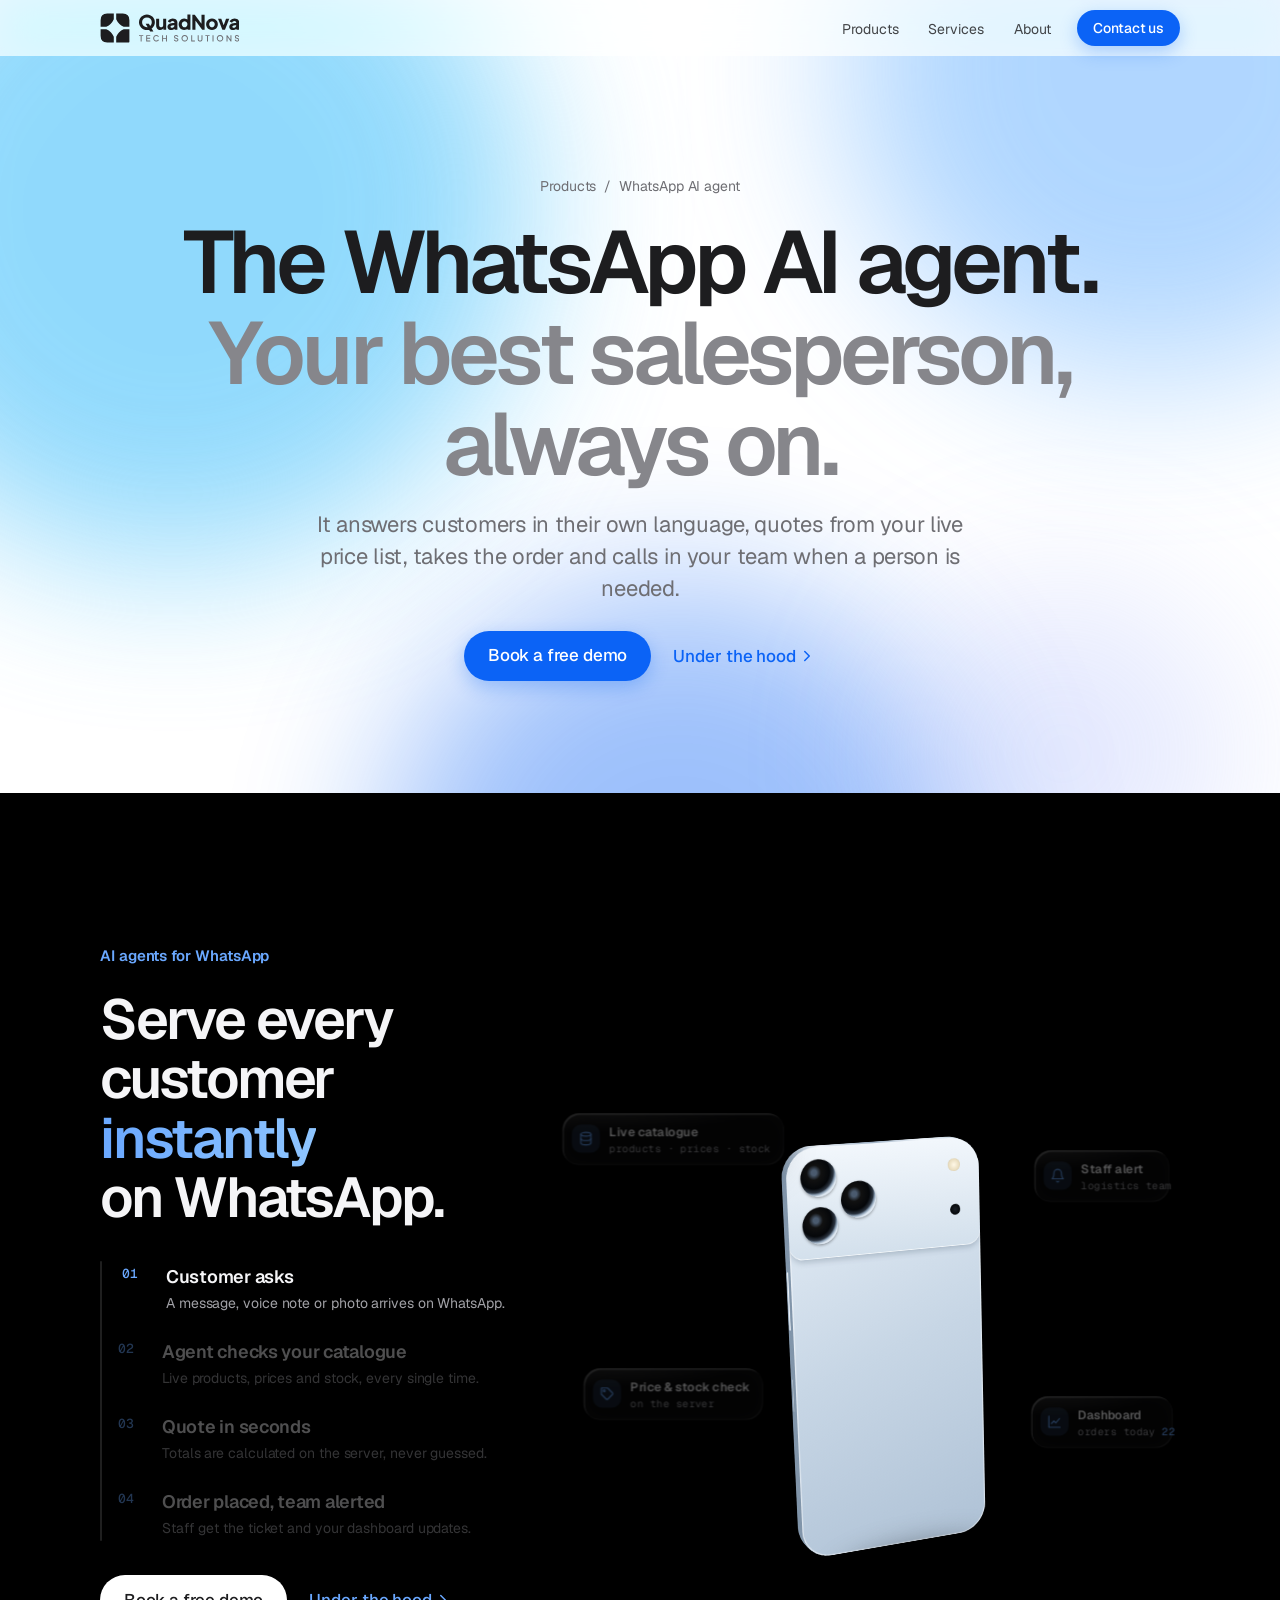
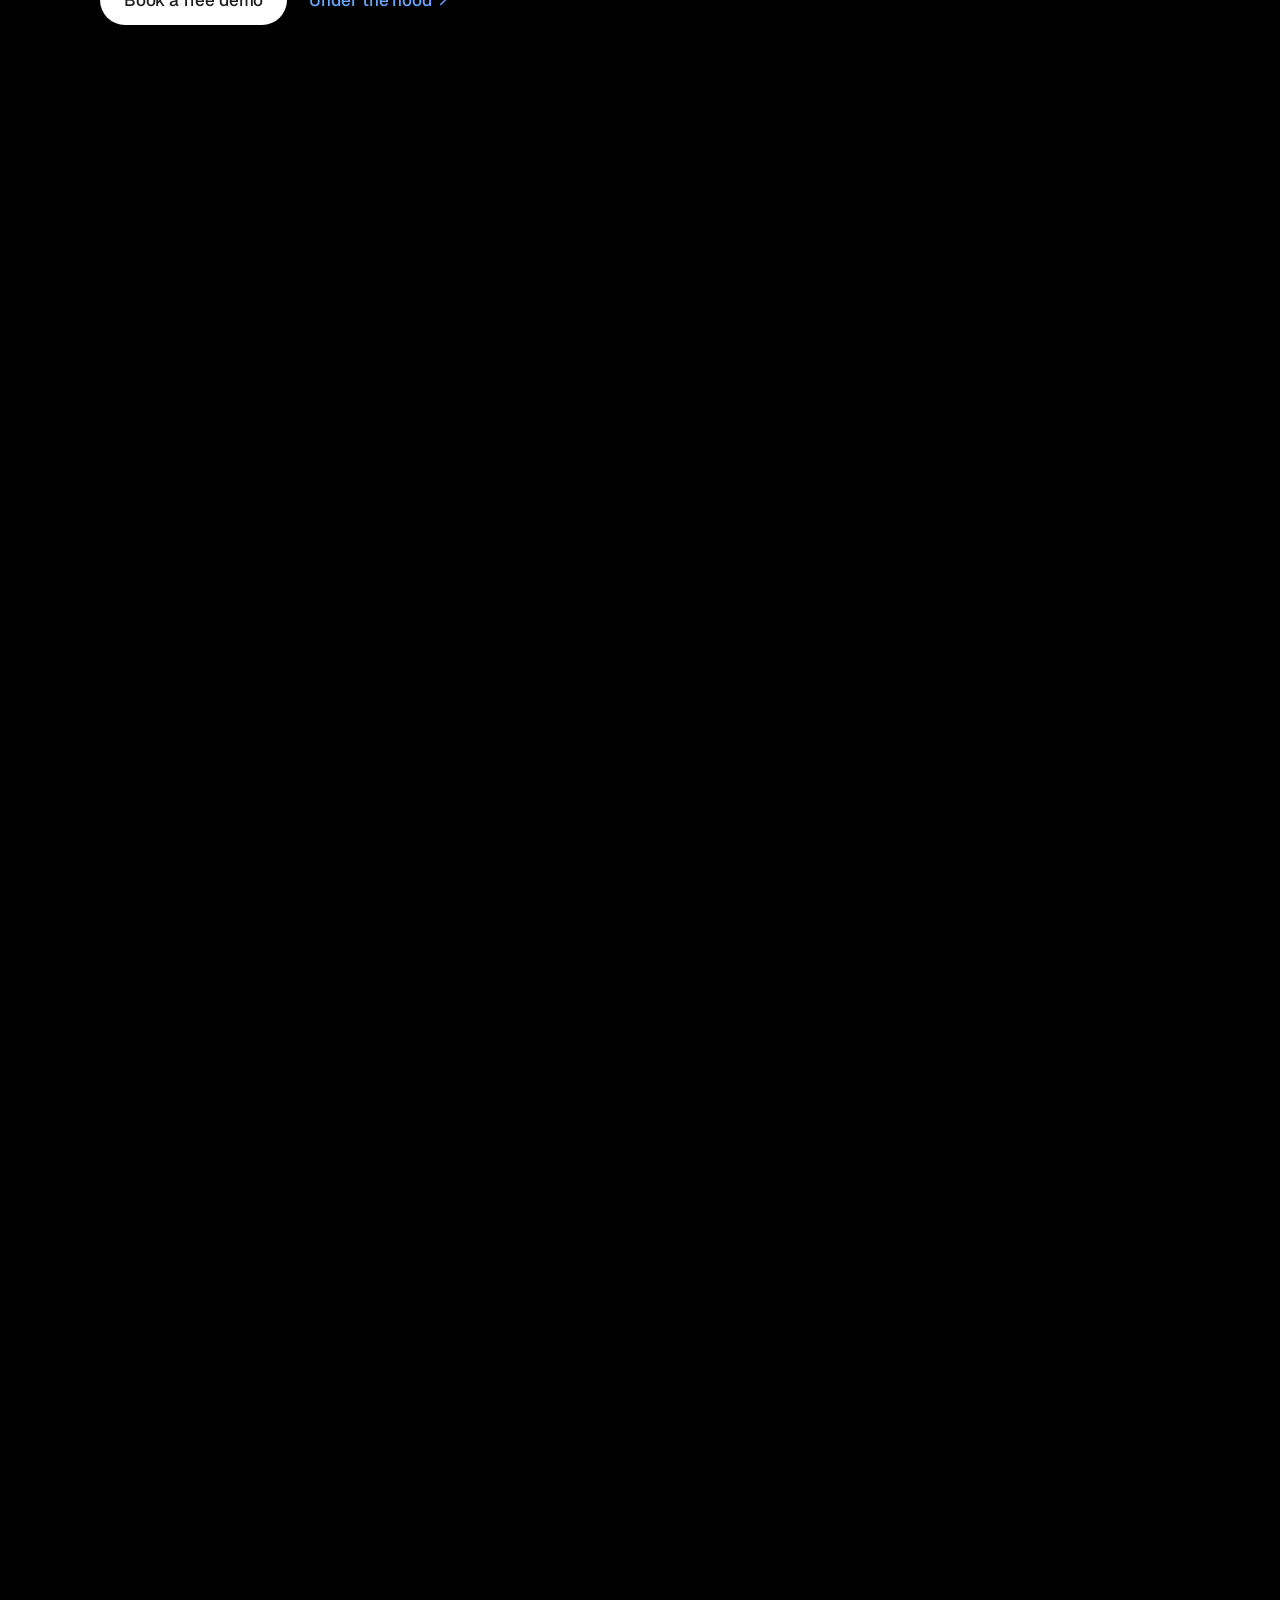
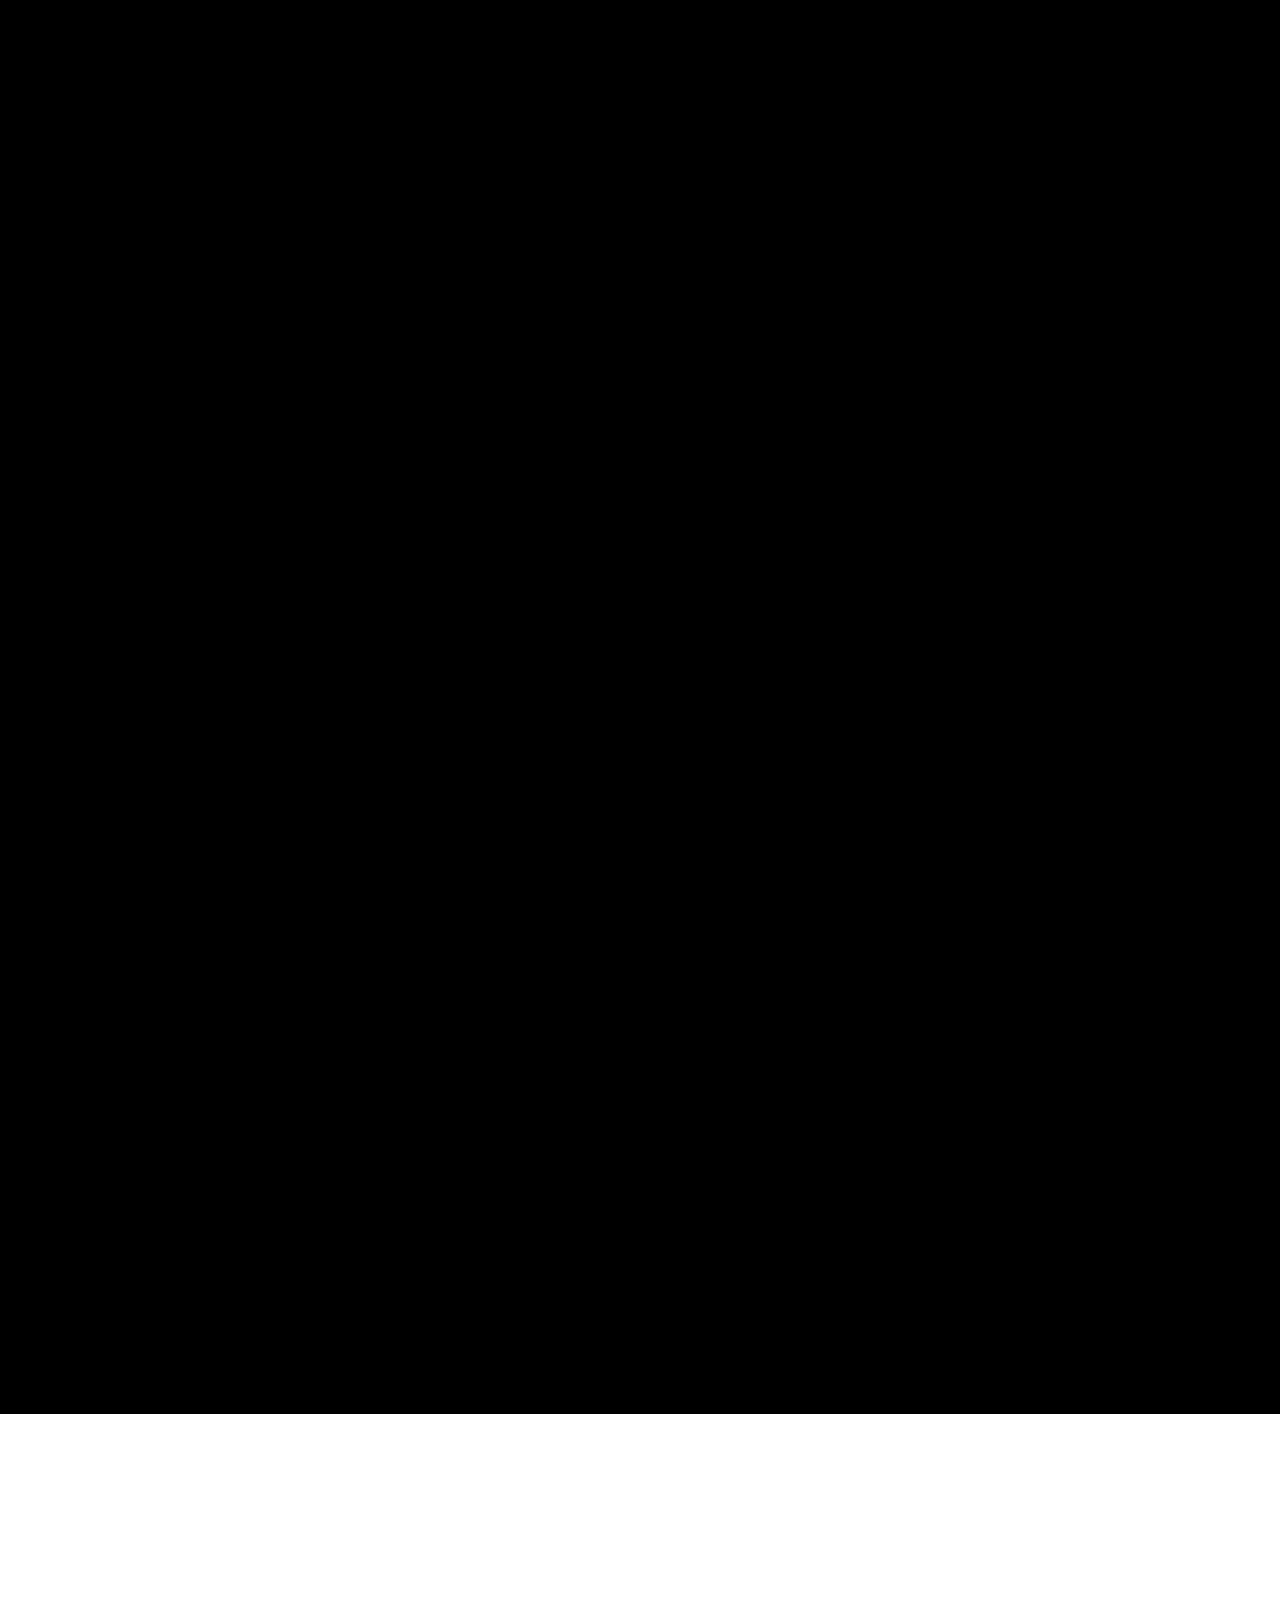
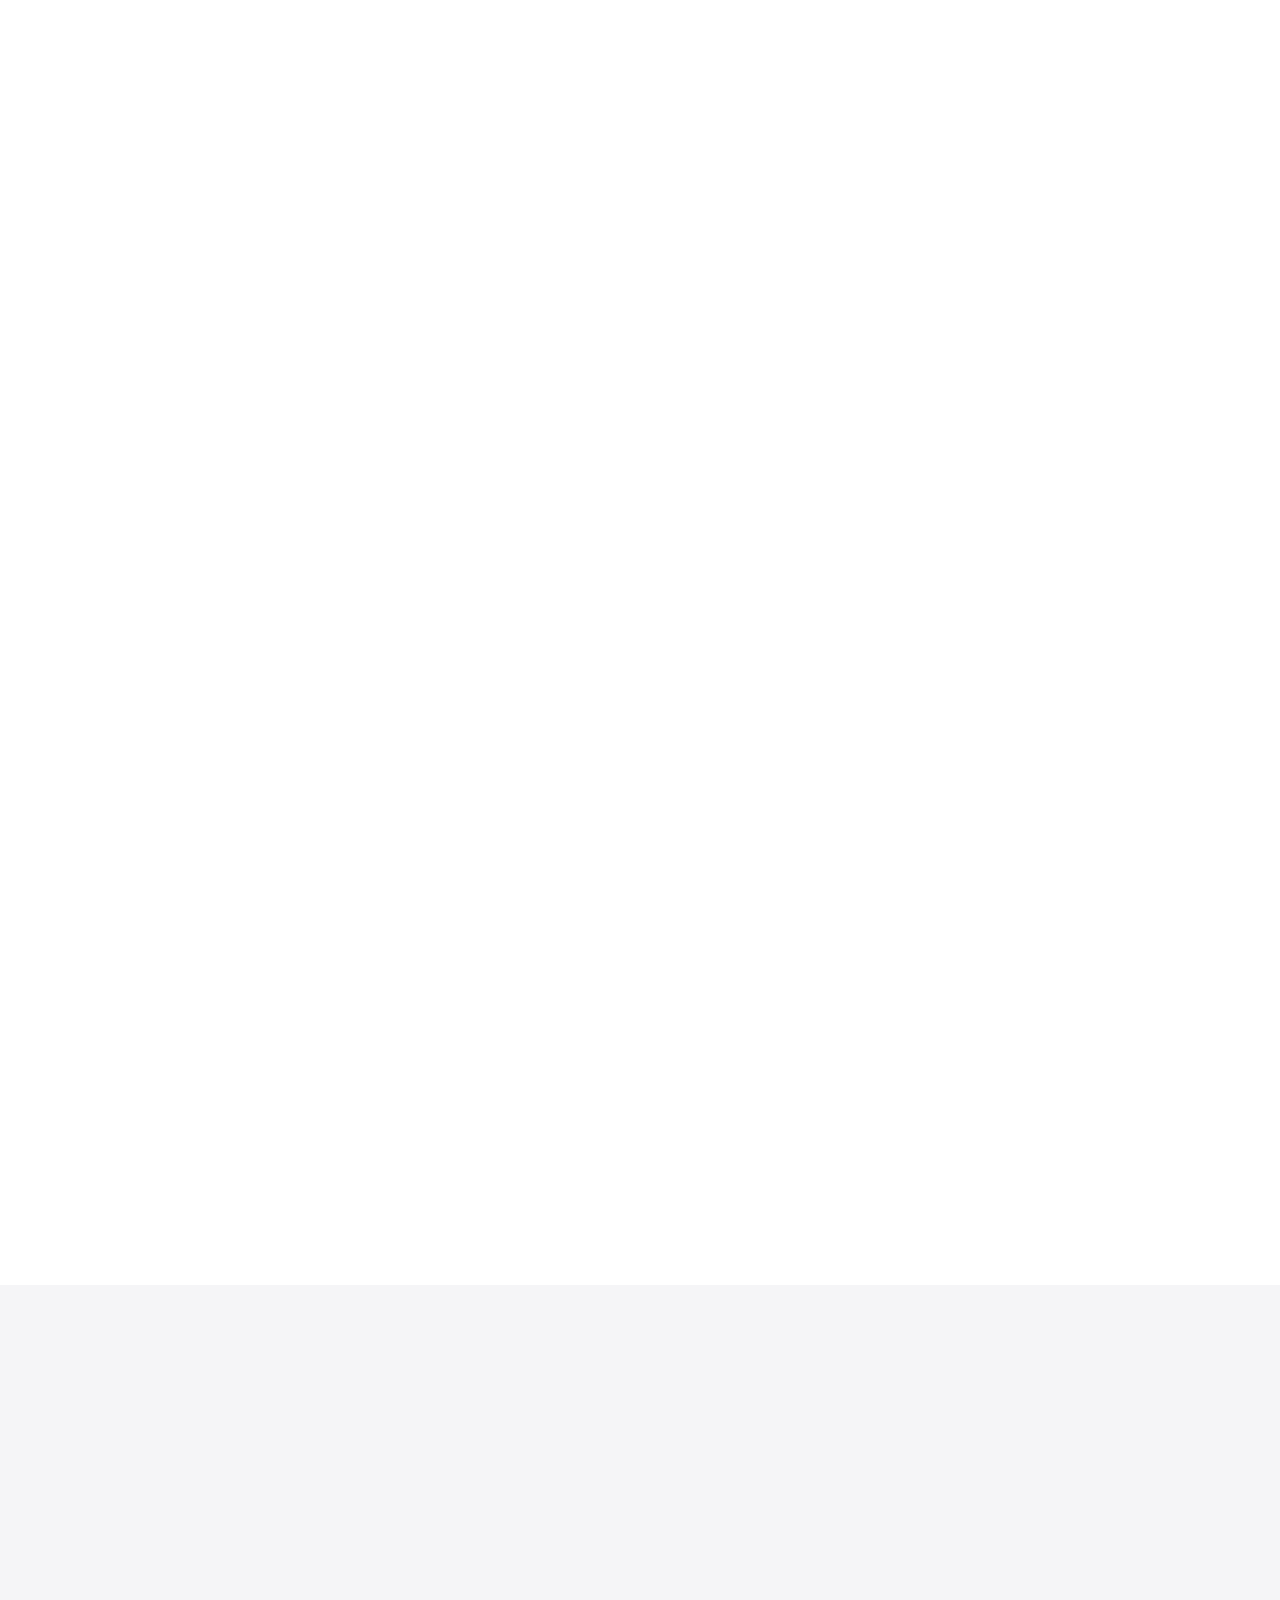
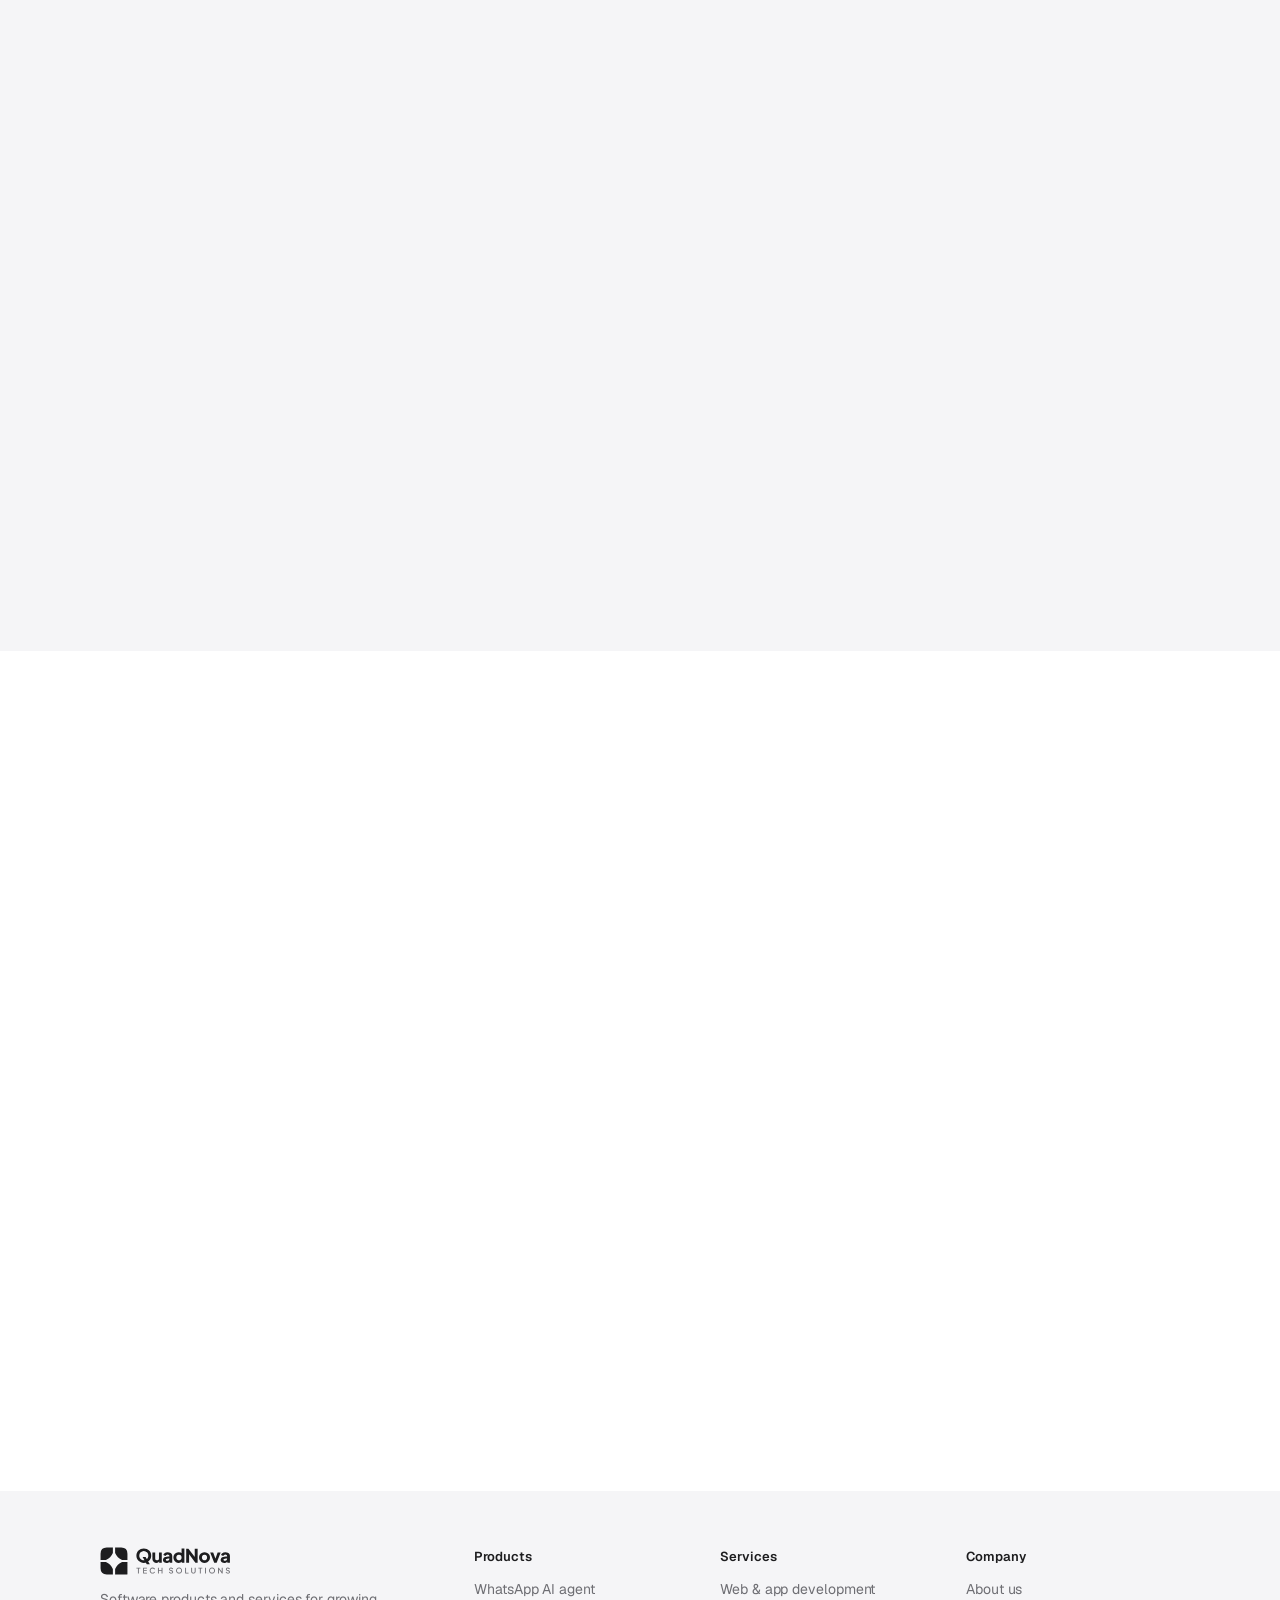
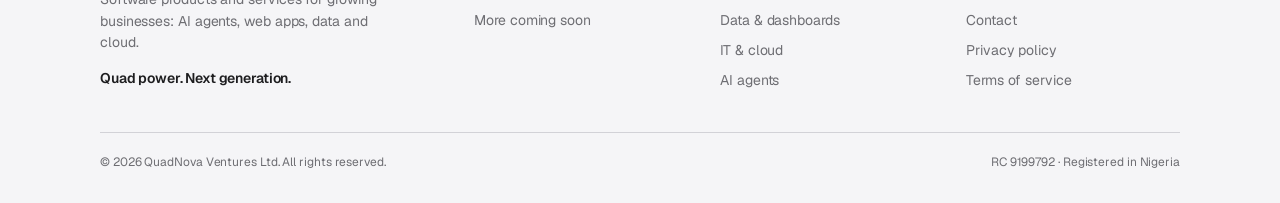
==== commit 756da7ca: "Harden the site: strict Content-Security-Policy, referrer policy, security.txt No inline scripts exi" ====
--- a/products/whatsapp-ai-agent/index.html
+++ b/products/whatsapp-ai-agent/index.html
@@ -12,6 +12,8 @@
 <meta property="og:image:height" content="630">
 <meta name="twitter:card" content="summary_large_image">
 <meta name="theme-color" content="#ffffff">
+<meta http-equiv="Content-Security-Policy" content="default-src 'none'; script-src 'self'; style-src 'self'; style-src-attr 'unsafe-inline'; img-src 'self' data:; font-src 'self'; connect-src 'none'; manifest-src 'none'; object-src 'none'; base-uri 'none'; form-action 'none'">
+<meta name="referrer" content="strict-origin-when-cross-origin">
 <link rel="canonical" href="https://quadnova.space/products/whatsapp-ai-agent/">
 <meta property="og:url" content="https://quadnova.space/products/whatsapp-ai-agent/">
 <meta property="og:type" content="website">
